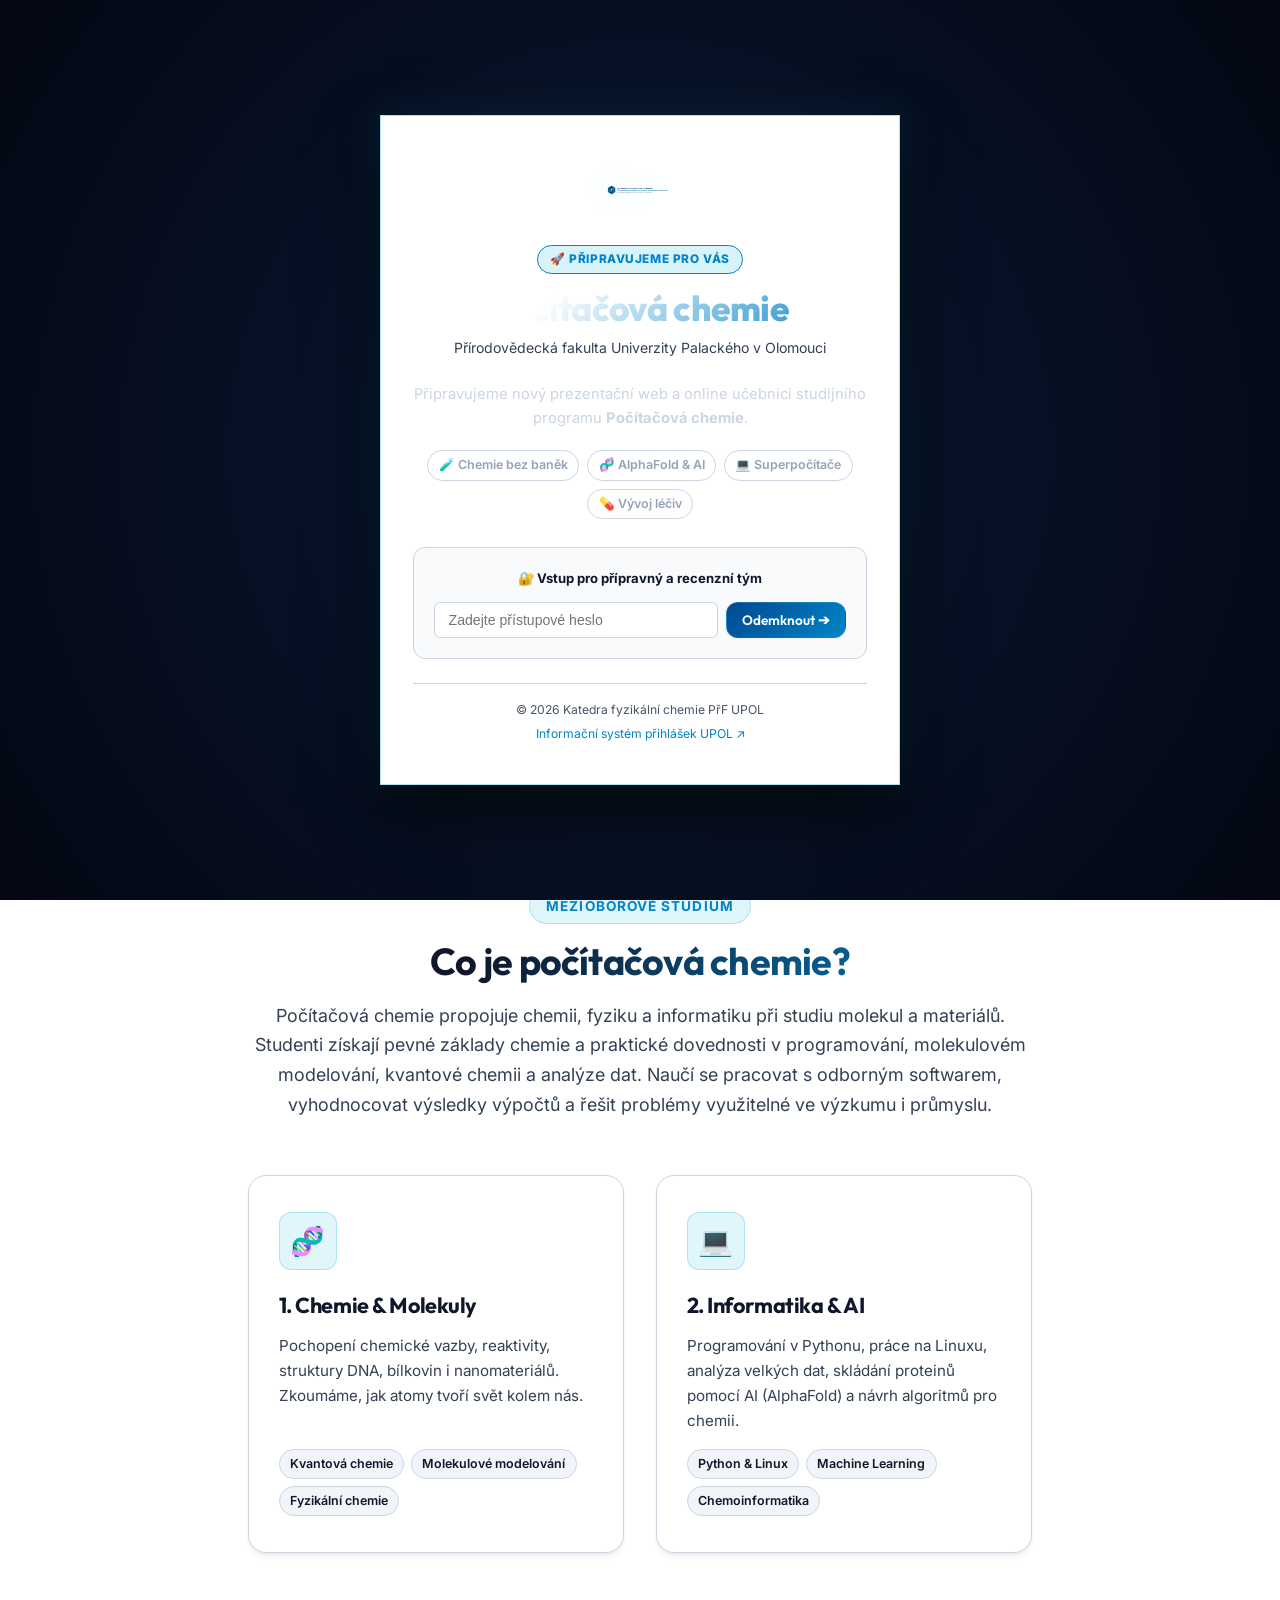
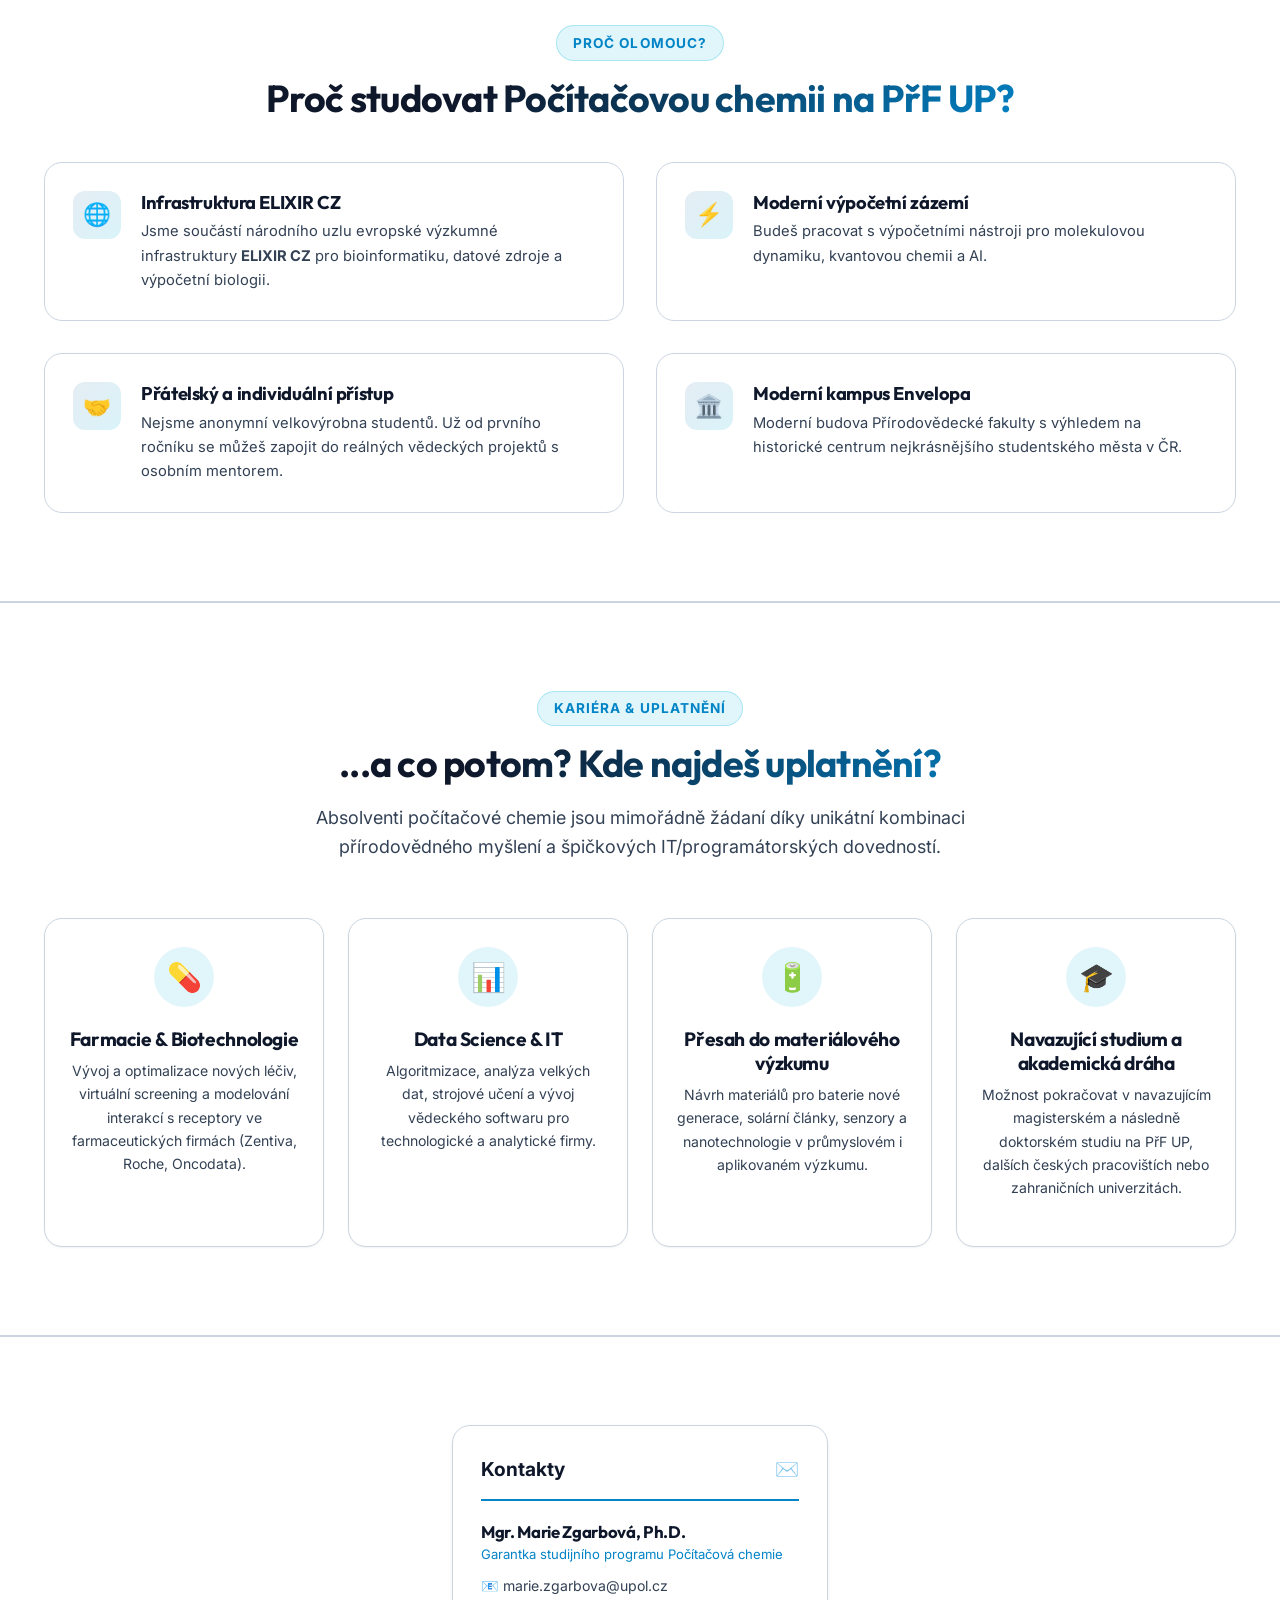
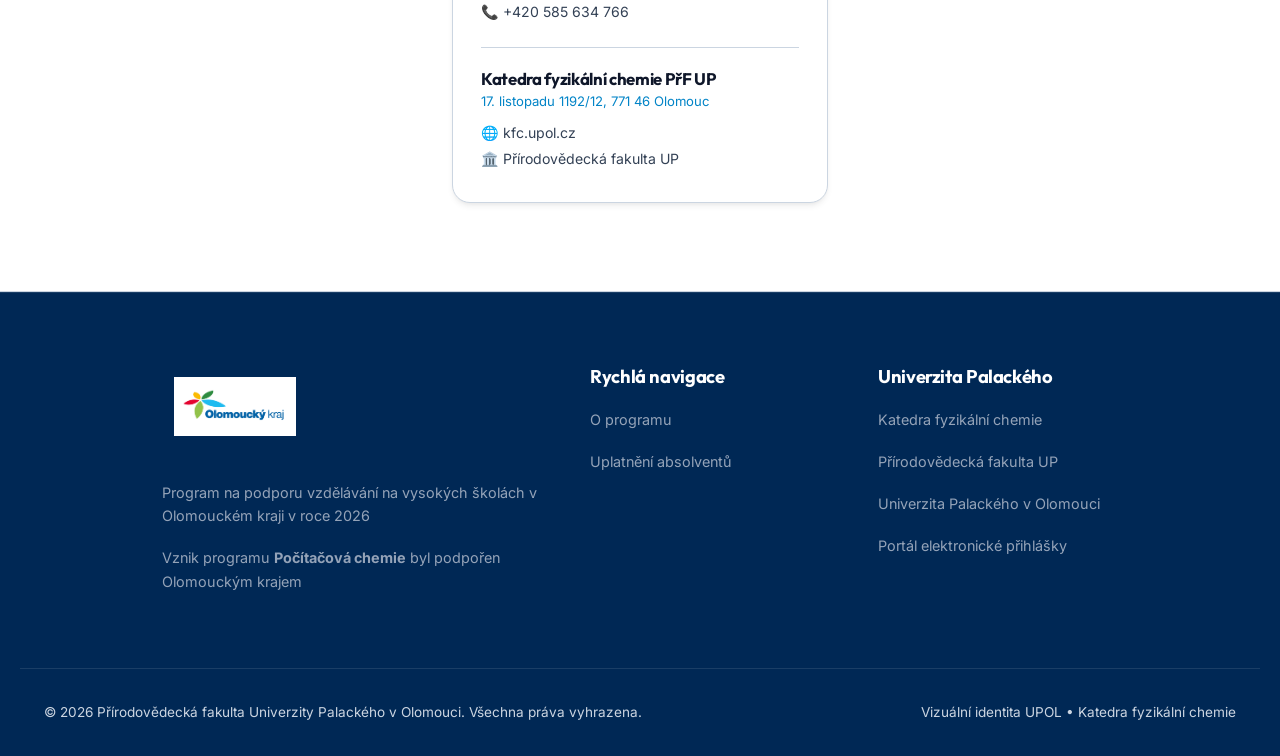
==== index.html @ fd9a48c9 "Update index.html" ====
<!DOCTYPE html>
<html lang="cs">
<head>
  <meta charset="UTF-8">
  <meta name="viewport" content="width=device-width, initial-scale=1.0">
  <title>Počítačová chemie | Přírodovědecká fakulta Univerzity Palackého v Olomouci</title>
  <meta name="description" content="Studijní program Počítačová chemie na PřF UPOL. Chemie bez baněk, molekulové modelování, kvantová chemie, AI a superpočítače.">
  <meta name="keywords" content="Počítačová chemie, UPOL, PřF, Katedra fyzikální chemie, Olomouc, molekulové modelování, bioinformatika, kvantová chemie, AlphaFold">
  
  <meta name="robots" content="noindex, nofollow">
  
  <!-- Fonts -->
  <link rel="preconnect" href="https://fonts.googleapis.com">
  <link rel="preconnect" href="https://fonts.gstatic.com" crossorigin>
  <link href="https://fonts.googleapis.com/css2?family=Inter:wght@300;400;500;600;700&family=Outfit:wght@500;600;700;800&family=JetBrains+Mono:wght@500;700&display=swap" rel="stylesheet">
  
  <link rel="stylesheet" href="assets/css/style.css">
  <link rel="icon" type="image/svg+xml" href="assets/img/logo-kfc.svg">
</head>
<body>

  <!-- Preview Mode Top Banner (visible only when authenticated) -->
  <div id="preview-banner" class="preview-banner" style="display: none;">
    <div class="container preview-banner-content">
      <div class="preview-banner-left">
        <span class="preview-badge">🔓 REŽIM NÁHLEDU</span>
        <span>Přístup pro přípravný tým PřF UPOL aktivní</span>
      </div>
      <button id="preview-lock-btn" class="preview-lock-btn" title="Zamknout web a vymazat oprávnění">🔒 Zamknout / Odhlásit</button>
    </div>
  </div>

  <!-- Gatekeeper Overlay (shown for unauthenticated visitors) -->
  <div id="preview-gatekeeper" class="gatekeeper-overlay" style="display: none;">
    <div class="gatekeeper-modal">
      <div class="gatekeeper-header">
        <img src="assets/img/logo-kfc.svg" alt="KFC PřF UPOL" class="gatekeeper-logo">
        <div class="gatekeeper-badge">🚀 PŘIPRAVUJEME PRO VÁS</div>
        <h1 class="gatekeeper-title">Počítačová chemie</h1>
        <div class="gatekeeper-subtitle">Přírodovědecká fakulta Univerzity Palackého v Olomouci</div>
      </div>
      
      <div class="gatekeeper-body">
        <p class="gatekeeper-desc">
          Připravujeme nový prezentační web a online učebnici studijního programu <strong>Počítačová chemie</strong>. 
        </p>
        <div class="gatekeeper-pills">
          <span>🧪 Chemie bez baněk</span>
          <span>🧬 AlphaFold & AI</span>
          <span>💻 Superpočítače</span>
          <span>💊 Vývoj léčiv</span>
        </div>
        
        <div class="gatekeeper-auth-box">
          <div class="gatekeeper-auth-title">🔐 Vstup pro přípravný a recenzní tým</div>
          <form id="gatekeeper-form" class="gatekeeper-form">
            <input type="password" id="gatekeeper-pass-input" placeholder="Zadejte přístupové heslo" autocomplete="current-password" required>
            <button type="submit" class="btn btn-primary btn-sm">Odemknout ➔</button>
          </form>
          <div id="gatekeeper-error" class="gatekeeper-error" style="display: none;">❌ Nesprávné heslo. Zkuste to prosím znovu.</div>
        </div>
      </div>

      <div class="gatekeeper-footer">
        <div>© 2026 Katedra fyzikální chemie PřF UPOL</div>
        <div style="margin-top: 0.25rem;"><a href="https://prihlaska.upol.cz" target="_blank" style="color: var(--up-cyan); text-decoration: none;">Informační systém přihlášek UPOL ↗</a></div>
      </div>
    </div>
  </div>

  <!-- Notice: Program and Web in Preparation -->
  <div class="prep-alert-banner">
    <div class="container prep-alert-content">
      <span class="prep-alert-badge">⚠️ V přípravě</span>
      <span>Studijní obor <strong>Počítačová chemie</strong> i tyto webové stránky jsou aktuálně ve fázi přípravy a schvalování. Uvedené informace mají předběžný charakter.</span>
    </div>
  </div>

  <!-- Navigation Bar -->
  <header class="navbar">
    <div class="container nav-container">
      <a href="index.html" class="nav-brand">
        <img src="assets/img/kfc_logo_color_horizontal.png" alt="Katedra fyzikální chemie PřF UPOL" class="nav-logo">
      </a>

      <nav>
        <ul class="nav-links" id="nav-links">
          <li><a href="#uvod" class="nav-link active">O programu</a></li>
<!--          <li><a href="#studium" class="nav-link">Studijní plány</a></li> -->
          <li><a href="#uplatneni" class="nav-link">Uplatnění</a></li>
<!--          <li><a href="#tym" class="nav-link">Vyučující</a></li> -->
<!--          <li><a href="ucebnice.html" class="nav-link" style="color: var(--up-cyan); font-weight: 700;">🧪 Interaktivní učebnice</a></li> -->
          <li><a href="#kontakt" class="nav-link">Kontakt</a></li>
        </ul>
      </nav>

      <div class="nav-actions">
        <a href="https://github.com/chemdatalab/pocitacova-chemie" target="_blank" class="theme-toggle" title="GitHub repozitář (chemdatalab/pocitacova-chemie)" aria-label="GitHub">
          <svg width="18" height="18" viewBox="0 0 24 24" fill="currentColor"><path d="M12 0C5.37 0 0 5.37 0 12c0 5.31 3.435 9.795 8.205 11.385.6.105.825-.255.825-.57 0-.285-.015-1.23-.015-2.235-3.015.555-3.795-.735-4.035-1.41-.135-.345-.72-1.41-1.23-1.695-.42-.225-1.02-.78-.015-.795.945-.015 1.62.87 1.845 1.23 1.08 1.815 2.805 1.305 3.495.99.105-.78.42-1.305.765-1.605-2.67-.3-5.46-1.335-5.46-5.925 0-1.305.465-2.385 1.23-3.225-.12-.3-.54-1.53.12-3.18 0 0 1.005-.315 3.3 1.23.96-.27 1.98-.405 3-.405s2.04.135 3 .405c2.295-1.56 3.3-1.23 3.3-1.23.66 1.65.24 2.88.12 3.18.765.84 1.23 1.905 1.23 3.225 0 4.605-2.805 5.625-5.475 5.925.435.375.81 1.095.81 2.22 0 1.605-.015 2.895-.015 3.3 0 .315.225.69.825.57A12.02 12.02 0 0024 12c0-6.63-5.37-12-12-12z"/></svg>
        </a>
        <button id="theme-toggle" class="theme-toggle" title="Přepnout motiv">🌙</button>
<!--        <a href="https://prihlaska.upol.cz" target="_blank" class="btn btn-primary btn-sm">Podat přihlášku</a>-->
        <button id="mobile-toggle" class="mobile-toggle" aria-label="Menu">☰</button>
      </div>
    </div>
  </header>

  <!-- Hero Section -->
  <section class="hero" id="uvod">
    <div class="container hero-grid">
      <div class="hero-content">
        <div class="hero-badge">
          <span>🎓</span> Bakalářský studijní program PřF UP v Olomouci
        </div>
        <h1 class="hero-title">
          <span class="gradient-text">Počítačová chemie</span><br>
          Chemie bez baněk.
        </h1>
        <p class="hero-lead">
          Objevuj zákonitosti molekulárního světa, navrhuj nová léčiva a moderní materiály pomocí superpočítačů a umělé inteligence na <strong>Přírodovědecké fakultě UP v Olomouci</strong>.
        </p>
        <div class="opening-notice">
         🎓 Plánované otevření studijního programu:<strong> akademický rok 2027/2028</strong>
</div>
        <div class="hero-actions">
<!--          <a href="https://prihlaska.upol.cz" target="_blank" class="btn btn-primary btn-lg">
            🚀 Podat přihlášku ke studiu
          </a>-->
<!--          <a href="ucebnice.html" class="btn btn-secondary btn-lg">
            📖 Interaktivní učebnice & cvičení
          </a>-->
          <a href="PCH-letak.pdf" target="_blank" class="btn btn-outline btn-lg">
            📄 Zobrazit leták programu
          </a>
        </div>
<!--        <div class="hero-stats">
          <div class="stat-item">
            <h3>100 %</h3>
            <p>Uplatnění absolventů ve výzkumu i praxi</p>
          </div>
          <div class="stat-item">
            <h3>ELIXIR CZ</h3>
            <p>Člen evropské výzkumné infrastruktury</p>
          </div>
          <div class="stat-item">
            <h3>1:1</h3>
            <p>Individuální přístup a práce v týmech</p>
          </div>
        </div>
-->
      </div>

      <!-- Hero Visual Card (Interactive Canvas Animation) -->
      <div class="hero-visual">
        <div class="hero-card">
          <div class="hero-card-header">
            <div>
              <h4 style="font-size: 1.05rem; margin-bottom: 0.15rem;">Simulace kapalné vody (H₂O, H₃O⁺, OH⁻)</h4>
              <p style="font-size: 0.8rem; color: var(--text-subtle); margin-bottom: 0;">Grotthussův mechanismus & přenos protonů</p>
            </div>
            <span class="chapter-pill" style="background: rgba(0, 180, 216, 0.2); color: var(--up-cyan); border-color: rgba(0, 180, 216, 0.4);">Živá simulace</span>
          </div>
          <div class="hero-canvas-wrap">
            <canvas id="hero-canvas"></canvas>
            <div class="hero-canvas-overlay">
              <span style="font-family: var(--font-mono); font-size: 0.82rem; font-weight: 600; color: #f8fafc;">2 H₂O ⇌ H₃O⁺ + OH⁻</span>
              <div class="grotthuss-bubble-wrapper">
                <button class="grotthuss-info-btn" id="grotthuss-toggle" type="button" aria-label="Vysvětlení Grotthussova mechanismu">
                  💡 Grotthussův mechanismus
                </button>
              </div>
            </div>
            <div class="grotthuss-popover" id="grotthuss-popover">
              <div class="grotthuss-popover-header">
                <h5>Grotthussův mechanismus autoprotolýzy</h5>
                <button class="grotthuss-close-btn" id="grotthuss-close" type="button" title="Zavřít">✕ Zavřít</button>
              </div>
              <div class="grotthuss-popover-body">
                <div class="grotthuss-formula">2 H₂O ⇌ H₃O⁺ + OH⁻</div>
                <p style="margin-bottom: 0.5rem; font-size: 0.82rem; color: #cbd5e1;">
                  Voda podléhá neustálé <strong>autoprotolýze</strong>. Místo toho, aby se ion H<sub>3</sub>O<sup>+</sup> pohyboval kapalinou pomalou difúzí, dochází k bleskovému <strong>přeskakování protonu (H<sup>+</sup>)</strong> po síti vodíkových můstků mezi sousedními molekulami.
                </p>
                <div class="grotthuss-legend">
                  <span class="legend-item"><span class="legend-dot" style="background:#ef4444;"></span> H₂O (voda)</span>
                  <span class="legend-item"><span class="legend-dot" style="background:#0284c7; box-shadow:0 0 5px #38bdf8;"></span> H₃O⁺ (kation ⊕)</span>
                  <span class="legend-item"><span class="legend-dot" style="background:#d97706; box-shadow:0 0 5px #f59e0b;"></span> OH⁻ (anion ⊖)</span>
                </div>
                <p class="grotthuss-note">
                  ⚡ Díky tomu mají protony ve vodě mimořádnou mobilitu – klíč k acidobazickým reakcím, buněčnému dýchání i enzymatické katalýze!
                </p>
              </div>
            </div>
          </div>
        </div>
      </div>
    </div>
  </section>

  <!-- What is Computational Chemistry? (3 Pillars) -->
  <section class="section section-alt" id="co-je-to">
    <div class="container">
      <div class="section-header">
        <span class="section-tag">Mezioborové studium</span>
        <h2 class="section-title">Co je počítačová chemie?</h2>
        <p class="section-subtitle">
         Počítačová chemie propojuje chemii, fyziku a informatiku při studiu molekul a materiálů. Studenti získají pevné základy chemie a praktické dovednosti v programování, molekulovém modelování, kvantové chemii a analýze dat. Naučí se pracovat s odborným softwarem, vyhodnocovat výsledky výpočtů a řešit problémy využitelné ve výzkumu i průmyslu. 
        </p>
      </div>

      <div class="pillars-grid">
        <div class="pillar-card">
          <div class="pillar-icon">🧬</div>
          <h3>1. Chemie & Molekuly</h3>
          <p>
            Pochopení chemické vazby, reaktivity, struktury DNA, bílkovin i nanomateriálů. Zkoumáme, jak atomy tvoří svět kolem nás.
          </p>
          <div class="pillar-tags">
            <span class="pillar-tag">Kvantová chemie</span>
            <span class="pillar-tag">Molekulové modelování</span>
            <span class="pillar-tag">Fyzikální chemie</span>
          </div>
        </div>

        <div class="pillar-card">
          <div class="pillar-icon">💻</div>
          <h3>2. Informatika & AI</h3>
          <p>
            Programování v Pythonu, práce na Linuxu, analýza velkých dat, skládání proteinů pomocí AI (AlphaFold) a návrh algoritmů pro chemii.
          </p>
          <div class="pillar-tags">
            <span class="pillar-tag">Python & Linux</span>
            <span class="pillar-tag">Machine Learning</span>
            <span class="pillar-tag">Chemoinformatika</span>
          </div>
        </div>

<!--        <div class="pillar-card">
          <div class="pillar-icon">📐</div>
          <h3>3. Fyzika & Matematika</h3>
          <p>
            Využití Newtonových zákonů a kvantové mechaniky k přesnému popisu pohybu elektronů a atomů v čase a prostoru.
          </p>
          <div class="pillar-tags">
            <span class="pillar-tag">Molekulová dynamika</span>
            <span class="pillar-tag">Termodynamika</span>
            <span class="pillar-tag">Statistická fyzika</span>
          </div>
        </div>-->
      </div>

      <!-- Why Study at UPOL Section -->
      <div style="margin-top: 4.5rem;">
        <div class="section-header" style="margin-bottom: 2.5rem;">
          <span class="section-tag">Proč Olomouc?</span>
          <h2 class="section-title">Proč studovat Počítačovou chemii na PřF UP?</h2>
        </div>

        <div class="reasons-grid">
          <div class="reason-card">
            <div class="reason-icon-wrap">🌐</div>
            <div>
              <h4 style="font-size: 1.15rem; margin-bottom: 0.35rem;">Infrastruktura ELIXIR CZ</h4>
              <p style="margin-bottom: 0; font-size: 0.92rem;">
                Jsme součástí národního uzlu evropské výzkumné infrastruktury <strong>ELIXIR CZ</strong> pro bioinformatiku, datové zdroje a výpočetní biologii.
              </p>
            </div>
          </div>

          <div class="reason-card">
            <div class="reason-icon-wrap">⚡</div>
            <div>
              <h4 style="font-size: 1.15rem; margin-bottom: 0.35rem;">Moderní výpočetní zázemí</h4>
              <p style="margin-bottom: 0; font-size: 0.92rem;">
                Budeš pracovat s výpočetními nástroji pro molekulovou dynamiku, kvantovou chemii a AI.
              </p>
            </div>
          </div>

          <div class="reason-card">
            <div class="reason-icon-wrap">🤝</div>
            <div>
              <h4 style="font-size: 1.15rem; margin-bottom: 0.35rem;">Přátelský a individuální přístup</h4>
              <p style="margin-bottom: 0; font-size: 0.92rem;">
                Nejsme anonymní velkovýrobna studentů. Už od prvního ročníku se můžeš zapojit do reálných vědeckých projektů s osobním mentorem.
              </p>
            </div>
          </div>

          <div class="reason-card">
            <div class="reason-icon-wrap">🏛️</div>
            <div>
              <h4 style="font-size: 1.15rem; margin-bottom: 0.35rem;">Moderní kampus Envelopa</h4>
              <p style="margin-bottom: 0; font-size: 0.92rem;">
                Moderní budova Přírodovědecké fakulty s výhledem na historické centrum nejkrásnějšího studentského města v ČR.
              </p>
            </div>
          </div>
        </div>
      </div>
    </div>
  </section>

  <!-- Study Plans / Curriculum Section -->
<script type="text/plain">  <!-- smazat script aby se sekce ukazala-->
  <section class="section" id="studium">
    <div class="container">
      <div class="section-header">
        <span class="section-tag">Koncepce studia</span>
        <h2 class="section-title">Studijní plány a předměty</h2>
        <p class="section-subtitle">
          Jasná a logická struktura od základů přírodních věd a programování až po pokročilé simulace na klastrech.
        </p>
      </div>

      <!-- Tab Buttons for Bc. and Mgr. -->
      <div class="program-tabs">
        <button class="tab-btn active" data-tab="bc-tab">
          🎓 Bakalářské studium (Bc. Počítačová chemie, 3 roky)
        </button>
        <button class="tab-btn" data-tab="mgr-tab">
          🔬 Navazující magisterské (Mgr. Fyzikální chemie, 2 roky)
        </button>
      </div>

      <!-- Bachelor Content (Bc. Počítačová chemie) -->
      <div class="tab-content active" id="bc-tab">
        <div class="curriculum-grid">
          <!-- 1. Year -->
          <div class="year-card">
            <div class="year-card-header">
              <h3>1. Ročník (Základy)</h3>
              <span>Chemie, matematika a základy IT</span>
            </div>
            <ul class="courses-list">
              <li class="course-item">
                <span>Struktura atomů a molekul</span>
                <span class="course-code">KFC/SAM</span>
              </li>
              <li class="course-item">
                <span>Základy anorganické chemie 1 & 2</span>
                <span class="course-code">AFC/ACH1</span>
              </li>
              <li class="course-item">
                <span>Seminář z matematiky & Diskrétní struktury</span>
                <span class="course-code">KMI/UDS</span>
              </li>
              <li class="course-item">
                <span>Fyzikální chemie 1 & Chemická struktura</span>
                <span class="course-code">KFC/FC1</span>
              </li>
              <li class="course-item">
                <span>CHD Chemické databáze</span>
                <span class="course-code">KFC/CHD</span>
              </li>
              <li class="course-item">
                <span>Programování pro chemiky / Python</span>
                <span class="course-code">KFC/PCH</span>
              </li>
            </ul>
          </div>

          <!-- 2. Year -->
          <div class="year-card">
            <div class="year-card-header">
              <h3>2. Ročník (Modelování & IT)</h3>
              <span>Molekulové modelování a algoritmizace</span>
            </div>
            <ul class="courses-list">
              <li class="course-item">
                <span>Algoritmizace & Programování pro IT</span>
                <span class="course-code">KMI/AL1</span>
              </li>
              <li class="course-item">
                <span>MOM1 & MOM2 Molekulové modelování</span>
                <span class="course-code">KFC/MOM1</span>
              </li>
              <li class="course-item">
                <span>Fyzikální chemie 2 (Termodynamika, Kinetika)</span>
                <span class="course-code">KFC/FC2</span>
              </li>
              <li class="course-item">
                <span>Zpracování experimentálních dat</span>
                <span class="course-code">KFC/ZED</span>
              </li>
              <li class="course-item">
                <span>CHIN Chemická informatika</span>
                <span class="course-code">KFC/CHIN</span>
              </li>
              <li class="course-item">
                <span>Analytická chemie 1 & 2</span>
                <span class="course-code">ACH/AC1</span>
              </li>
            </ul>
          </div>

          <!-- 3. Year -->
          <div class="year-card">
            <div class="year-card-header">
              <h3>3. Ročník (Specializace & AI)</h3>
              <span>Racionální návrh léčiv, AI a bakalářská práce</span>
            </div>
            <ul class="courses-list">
              <li class="course-item">
                <span>Drug design – racionální návrh léčiv</span>
                <span class="course-code">KFC/DD</span>
              </li>
              <li class="course-item">
                <span>MCHR Modelování chemických reakcí</span>
                <span class="course-code">KFC/MCHR</span>
              </li>
              <li class="course-item">
                <span>SUCH Úvod do strojového učení v chemii</span>
                <span class="course-code">KFC/SUCH</span>
              </li>
              <li class="course-item">
                <span>Základy biochemie</span>
                <span class="course-code">KBC/BCH</span>
              </li>
              <li class="course-item">
                <span>Modelování materiálů a nanomateriálů</span>
                <span class="course-code">KFC/MMN</span>
              </li>
              <li class="course-item">
                <span>Bakalářská práce 1 & 2 (vlastní výzkumný projekt)</span>
                <span class="course-code">KFC/BP1</span>
              </li>
            </ul>
          </div>
        </div>
      </div>

      <!-- Master Content (Mgr. Fyzikální chemie se zaměřením na výpočetní chemii) -->
      <div class="tab-content" id="mgr-tab">
        <div class="mgr-highlight">
          <div class="mgr-highlight-header">
            <span class="mgr-badge">Navazující magisterské studium</span>
            <h3 style="font-size: 1.4rem; margin-bottom: 0;">Studijní program Fyzikální chemie (PřF UPOL)</h3>
          </div>
          <p style="font-size: 1.02rem; margin-bottom: 1.5rem;">
            Přímo navazující dvouleté magisterské studium programu <strong>Fyzikální chemie</strong> nabízí specializovaný směr zaměřený na pokročilé metody počítačové chemie, molekulového modelování a výpočetního materiálového výzkumu.
          </p>

          <div style="display: grid; grid-template-columns: repeat(3, 1fr); gap: 1.5rem;">
            <div style="background: var(--bg-card); padding: 1.25rem; border-radius: var(--radius-md); border: 1px solid var(--border-color);">
              <h4 style="font-size: 1.05rem; color: var(--up-blue-light); margin-bottom: 0.5rem;">Biomolekulární modelování</h4>
              <p style="font-size: 0.88rem; margin-bottom: 0;">Simulace DNA, RNA, transportních kanálů v membránách a hybridní metody QM/MM.</p>
            </div>
            <div style="background: var(--bg-card); padding: 1.25rem; border-radius: var(--radius-md); border: 1px solid var(--border-color);">
              <h4 style="font-size: 1.05rem; color: var(--up-blue-light); margin-bottom: 0.5rem;">Materiály & Nanotechnologie</h4>
              <p style="font-size: 0.88rem; margin-bottom: 0;">Kvantové výpočty 2D materiálů (grafen, MOFy), fotovoltaika a katalyzátory pro zelenou energii.</p>
            </div>
            <div style="background: var(--bg-card); padding: 1.25rem; border-radius: var(--radius-md); border: 1px solid var(--border-color);">
              <h4 style="font-size: 1.05rem; color: var(--up-blue-light); margin-bottom: 0.5rem;">Racionální návrh léčiv (CADD)</h4>
              <p style="font-size: 0.88rem; margin-bottom: 0;">Virtuální screening milionů sloučenin, molekulární dokování a predikce ADMET vlastností.</p>
            </div>
          </div>
        </div>
      </div>
    </div>
  </section>
</script>

  <!-- Career Opportunities ("...a co potom?") -->
  <section class="section section-alt" id="uplatneni">
    <div class="container">
      <div class="section-header">
        <span class="section-tag">Kariéra & Uplatnění</span>
        <h2 class="section-title">...a co potom? Kde najdeš uplatnění?</h2>
        <p class="section-subtitle">
          Absolventi počítačové chemie jsou mimořádně žádaní díky unikátní kombinaci přírodovědného myšlení a špičkových IT/programátorských dovedností.
        </p>
      </div>

      <div class="career-grid">
        <div class="career-card">
          <div class="career-icon">💊</div>
          <h3 style="font-size: 1.2rem; margin-bottom: 0.5rem;">Farmacie & Biotechnologie</h3>
          <p style="font-size: 0.88rem;">
            Vývoj a optimalizace nových léčiv, virtuální screening a modelování interakcí s receptory ve farmaceutických firmách (Zentiva, Roche, Oncodata).
          </p>
        </div>

        <div class="career-card">
          <div class="career-icon">📊</div>
          <h3 style="font-size: 1.2rem; margin-bottom: 0.5rem;">Data Science & IT</h3>
          <p style="font-size: 0.88rem;">
            Algoritmizace, analýza velkých dat, strojové učení a vývoj vědeckého softwaru pro technologické a analytické firmy.
          </p>
        </div>

        <div class="career-card">
          <div class="career-icon">🔋</div>
          <h3 style="font-size: 1.2rem; margin-bottom: 0.5rem;">Přesah do materiálového výzkumu</h3>
          <p style="font-size: 0.88rem;">
            Návrh materiálů pro baterie nové generace, solární články, senzory a nanotechnologie v průmyslovém i aplikovaném výzkumu.
          </p>
        </div>

        <div class="career-card">
          <div class="career-icon">🎓</div>
          <h3 style="font-size: 1.2rem; margin-bottom: 0.5rem;">Navazující studium a akademická dráha</h3>
          <p style="font-size: 0.88rem;">
            Možnost pokračovat v navazujícím magisterském a následně doktorském studiu na PřF UP, dalších českých pracovištích nebo zahraničních univerzitách.
          </p>
        </div>
      </div>
    </div>
  </section>

<script type="text/plain">
  <!-- Instructors / Faculty Team Medallions -->
  <section class="section" id="tym">
    <div class="container">
      <div class="section-header">
        <span class="section-tag">Náš tým</span>
        <h2 class="section-title">Vyučující a vědečtí mentoři</h2>
        <p class="section-subtitle">
          Učit tě budou špičkoví vědci s bohatými mezinárodními zkušenostmi a granty.
        </p>
      </div>

      <div class="team-grid">
        <!-- Mgr. Marie Zgarbová -->
        <div class="team-card">
          <div class="team-card-top">
            <div class="team-avatar">MZ</div>
            <div class="team-info">
              <h4>Mgr. Marie Zgarbová, Ph.D.</h4>
              <span class="role">Garantka programu & Molekulové modelování</span>
            </div>
          </div>
          <div class="team-card-body">
            <p>
              Garantka studijního programu Počítačová chemie. Mezinárodně uznávaná specialistka na vývoj a zpřesnění silových polí pro nukleové kyseliny (světoznámá OL parametrizace pro RNA a DNA – např. OL3, OL15, epsilon/zeta torze), která je dnes celosvětovým standardem v balíku AMBER. Vyučuje Molekulové modelování 2 (MOM2), Chemický software, Jadernou chemii a vede bakalářské práce.
            </p>
            <span class="team-research-tag">Garantka programu</span>
            <span class="team-research-tag">Silová pole (OL parametrizace)</span>
            <span class="team-research-tag">DNA & RNA dynamika</span>
            <span class="team-research-tag">AMBER</span>
          </div>
        </div>

        <!-- prof. Karel Berka -->
        <div class="team-card">
          <div class="team-card-top">
            <div class="team-avatar">KB</div>
            <div class="team-info">
              <h4>prof. RNDr. Karel Berka, Ph.D.</h4>
              <span class="role">Profesor & Bioinformatik (ELIXIR CZ)</span>
            </div>
          </div>
          <div class="team-card-body">
            <p>
              Specialista na výpočetní bioinformatiku, membránové transporty, drug design, spoluautor celosvětového vizualizačního standardu <strong>Mol*</strong> (Molstar.org, Nucleic Acids Research 2021) a webových nástrojů infrastruktury ELIXIR CZ (MOLE, ChannelsDB, 3D Orbital Simulator). Vyučuje Fyzikální chemii 1, Strukturu atomů a molekul a Racionální návrh léčiv.
            </p>
            <span class="team-research-tag">Mol* Co-author</span>
            <span class="team-research-tag">ELIXIR CZ</span>
            <span class="team-research-tag">Drug Design</span>
            <span class="team-research-tag">Bioinformatika</span>
          </div>
        </div>

        <!-- doc. Petr Jurečka -->
        <div class="team-card">
          <div class="team-card-top">
            <div class="team-avatar">PJ</div>
            <div class="team-info">
              <h4>doc. RNDr. Petr Jurečka, Ph.D.</h4>
              <span class="role">Docent & Kvantová chemie</span>
            </div>
          </div>
          <div class="team-card-body">
            <p>
              Mezinárodně uznávaný odborník na kvantovou chemii, nekovalentní interakce biomolekul a parametrizaci silových polí. Je spoluautorem celosvětově referenčního benchmarkového datasetu <strong>S66</strong> (a S22) pro nekovalentní interakce v biomolekulách. Vyučuje předměty Chemická struktura, Molekulové modelování 1 (MOM1) a Modelování materiálů a nanomateriálů.
            </p>
            <span class="team-research-tag">S66 Benchmark</span>
            <span class="team-research-tag">Kvantová chemie</span>
            <span class="team-research-tag">Nekovalentní interakce</span>
            <span class="team-research-tag">Materiálové simulace</span>
          </div>
        </div>

        <!-- Mgr. Petr Stadlbauer -->
        <div class="team-card">
          <div class="team-card-top">
            <div class="team-avatar">PS</div>
            <div class="team-info">
              <h4>Mgr. Petr Stadlbauer, Ph.D.</h4>
              <span class="role">Vědecký pracovník & Dynamika nukleových kyselin</span>
            </div>
          </div>
          <div class="team-card-body">
            <p>
              Mezinárodně uznávaný odborník na molekulární dynamiku nukleových kyselin, nekanonické struktury DNA a RNA (zejména G-kvadruplexy), koordinaci iontů a zpřesňování silových polí. Zabývá se pokročilými simulačními a vzorkovacími metodami a strukturální biologií. Vyučuje Molekulové modelování a podílí se na vedení studentských prací.
            </p>
            <span class="team-research-tag">G-kvadruplexy</span>
            <span class="team-research-tag">Molekulární dynamika</span>
            <span class="team-research-tag">DNA & RNA struktura</span>
            <span class="team-research-tag">Pokročilé vzorkování</span>
          </div>
        </div>

        <!-- Mgr. Adam Matěj -->
        <div class="team-card">
          <div class="team-card-top">
            <div class="team-avatar">AM</div>
            <div class="team-info">
              <h4>Mgr. Adam Matěj, Ph.D.</h4>
              <span class="role">Výzkumník & Modelování reakcí</span>
            </div>
          </div>
          <div class="team-card-body">
            <p>
              Zabývá se teoretickým studiem reakčních mechanismů, povrchovou chemií, katalýzou a kvantově-chemickými simulacemi materiálů. Vyučuje Modelování chemických reakcí (MCHR), Modelování materiálů a nanomateriálů a oborové semináře.
            </p>
            <span class="team-research-tag">Reakční mechanismy</span>
            <span class="team-research-tag">DFT Výpočty</span>
            <span class="team-research-tag">Katalýza</span>
          </div>
        </div>

        <!-- Ing. Mgr. Václav Bazgier -->
        <div class="team-card">
          <div class="team-card-top">
            <div class="team-avatar">VB</div>
            <div class="team-info">
              <h4>Ing. Mgr. Václav Bazgier, Ph.D.</h4>
              <span class="role">Chemoinformatik & Vývojář vědeckých databází</span>
            </div>
          </div>
          <div class="team-card-body">
            <p>
              Odborník na chemickou informatiku, chemoinformatické algoritmy, reprezentaci molekul a správu vědeckých databází (např. v rámci ELIXIR CZ). Vyučuje předměty Chemická informatika (CHIN), Chemické databáze (CHD), Programování pro chemiky a Strukturu atomů a molekul.
            </p>
            <span class="team-research-tag">Chemoinformatika</span>
            <span class="team-research-tag">Chemické databáze</span>
            <span class="team-research-tag">ELIXIR CZ</span>
          </div>
        </div>
      </div>
    </div>
  </section>
</script>

<script type="text/plain">
  <!-- Interactive Textbook Teaser Section -->
  <section class="section">
    <div class="container">
      <div class="textbook-teaser">
        <div class="textbook-teaser-grid">
          <div>
            <span class="section-tag" style="background: rgba(255, 255, 255, 0.15); color: #ffffff; border-color: rgba(255, 255, 255, 0.3);">
              Online výukový portál
            </span>
            <h2>Interaktivní učebnice s online cvičeními</h2>
            <p>
              Nahlédni do světa počítačové chemie přímo ve svém prohlížeči. Připravili jsme 10 srozumitelných kapitol pro středoškoláky doplněných o 3D simulátory, zobrazení molekul, infračervená spektra a AlphaFold vizualizace.
            </p>
            <div class="chapter-pills">
              <a href="ucebnice.html#kapitola-1" class="chapter-pill" title="Přejít na kapitolu 1">1. Chemie bez baněk ↗</a>
              <a href="ucebnice.html#kapitola-2" class="chapter-pill" title="Přejít na kapitolu 2">2. Kvantová chemie (3D orbitaly) ↗</a>
              <a href="ucebnice.html#kapitola-3" class="chapter-pill" title="Přejít na kapitolu 3">3. Kuličky a pružinky (IR) ↗</a>
              <a href="ucebnice.html#kapitola-4" class="chapter-pill" title="Přejít na kapitolu 4">4. Víceměřítkové modelování ↗</a>
              <a href="ucebnice.html#kapitola-5" class="chapter-pill" title="Přejít na kapitolu 5">5. Chemická informatika ↗</a>
              <a href="ucebnice.html#kapitola-6" class="chapter-pill" title="Přejít na kapitolu 6">6. Návrh léčiv & dokování ↗</a>
              <a href="ucebnice.html#kapitola-7" class="chapter-pill" title="Přejít na kapitolu 7">7. Skládání bílkovin (AlphaFold AI) ↗</a>
              <a href="ucebnice.html#kapitola-8" class="chapter-pill" title="Přejít na kapitolu 8">8. Studium reakcí ↗</a>
              <a href="ucebnice.html#kapitola-9" class="chapter-pill" title="Přejít na kapitolu 9">9. Materiály & baterie ↗</a>
              <a href="ucebnice.html#kapitola-10" class="chapter-pill" title="Přejít na kapitolu 10">10. Závěr & Kam dál ↗</a>
            </div>
            <a href="ucebnice.html" class="btn btn-cyan btn-lg">
              🧪 Otevřít celou učebnici se simulátory
            </a>
          </div>

          <div style="text-align: center;">
            <div style="background: rgba(15, 23, 42, 0.65); border: 1px solid rgba(255, 255, 255, 0.2); border-radius: var(--radius-lg); padding: 2rem; backdrop-filter: blur(12px);">
              <div style="font-size: 3.5rem; margin-bottom: 0.5rem;">💻✨</div>
              <h4 style="color: #ffffff; margin-bottom: 0.5rem;">Okamžitě v prohlížeči</h4>
              <p style="color: #cbd5e1; font-size: 0.88rem; margin-bottom: 1.25rem;">
                Bez nutnosti cokoliv instalovat nebo se registrovat.
              </p>
              <a href="ucebnice.html#kapitola-2" class="btn btn-outline btn-sm" style="color: #ffffff; border-color: #ffffff;">
                Vyzkoušet 3D orbitaly & molekuly
              </a>
            </div>
          </div>
        </div>
      </div>
    </div>
  </section>
</script>


  <!-- Sidebar & Contact Info (Inspirace bioinformatikou & nano) -->
  <section class="section section-alt" id="kontakt">
<script type="text/plain">
    <div class="container info-sidebar-grid">
      <!-- Left Column: Admission & Steps -->
      <div>
        <span class="section-tag">Přijímací řízení</span>
        <h2 class="section-title" style="font-size: 2rem;">Jak se přihlásit ke studiu?</h2>
        <p style="font-size: 1.05rem; margin-bottom: 2rem;">
          Přihláška ke studiu se podává elektronicky přes portál Univerzity Palackého.
        </p>

        <div style="display: flex; flex-direction: column; gap: 1.25rem;">
          <div style="display: flex; gap: 1.25rem; background: var(--bg-card); padding: 1.5rem; border-radius: var(--radius-md); border: 1px solid var(--border-color);">
            <div style="width: 38px; height: 38px; background: var(--up-blue); color: #ffffff; border-radius: 50%; display: flex; align-items: center; justify-content: center; font-weight: 800; flex-shrink: 0;">1</div>
            <div>
              <h4 style="font-size: 1.1rem; margin-bottom: 0.25rem;">Vyplň e-přihlášku na PřF UP</h4>
              <p style="font-size: 0.9rem; margin-bottom: 0;">Vyber bakalářský program <strong>Počítačová chemie</strong> na <a href="https://prihlaska.upol.cz" target="_blank">prihlaska.upol.cz</a>.</p>
            </div>
          </div>

          <div style="display: flex; gap: 1.25rem; background: var(--bg-card); padding: 1.5rem; border-radius: var(--radius-md); border: 1px solid var(--border-color);">
            <div style="width: 38px; height: 38px; background: var(--up-blue); color: #ffffff; border-radius: 50%; display: flex; align-items: center; justify-content: center; font-weight: 800; flex-shrink: 0;">2</div>
            <div>
              <h4 style="font-size: 1.1rem; margin-bottom: 0.25rem;">Termín podání přihlášek</h4>
              <p style="font-size: 0.9rem; margin-bottom: 0;">Přihlášky do 1. kola se podávají obvykle do <strong>15. března</strong> (2. kolo dle vyhlášení).</p>
            </div>
          </div>

          <div style="display: flex; gap: 1.25rem; background: var(--bg-card); padding: 1.5rem; border-radius: var(--radius-md); border: 1px solid var(--border-color);">
            <div style="width: 38px; height: 38px; background: var(--up-blue); color: #ffffff; border-radius: 50%; display: flex; align-items: center; justify-content: center; font-weight: 800; flex-shrink: 0;">3</div>
            <div>
              <h4 style="font-size: 1.1rem; margin-bottom: 0.25rem;">Navštiv nás na Dni otevřených dveří</h4>
              <p style="font-size: 0.9rem; margin-bottom: 0;">Přijď se podívat na kampus Envelopa, prohlédnout si výpočetní učebny a popovídat si se studenty i vyučujícími.</p>
            </div>
          </div>
        </div>
      </div>
</script>
      <!-- Right Column: Info box & Contacts (Style of bioinformatiku.cz sidebar) -->
 <script type="text/plain">
      <div>
        <div class="info-sidebar-box">
          <div class="info-box-title">
            <span style="font-weight: 700;">Informační materiály</span>
            <span>📄</span>
          </div>
          <a href="PCH-letak.pdf" target="_blank" class="download-card">
            <div class="download-icon">📄</div>
            <div class="download-info">
              <h5>Informační leták programu</h5>
              <span>Přehled studia a uplatnění (PNG)</span>
            </div>
          </a>
          <a href="ucebnice.html" class="download-card">
            <div class="download-icon">📖</div>
            <div class="download-info">
              <h5>Učebnice Počítačová chemie</h5>
              <span>Online E-kniha s 3D cvičeními</span>
            </div>
          </a>
          <a href="https://github.com/chemdatalab/pocitacova-chemie" target="_blank" class="download-card">
            <div class="download-icon">🐙</div>
            <div class="download-info">
              <h5>GitHub: chemdatalab/pocitacova-chemie</h5>
              <span>Kódy, výukové materiály a repozitář</span>
            </div>
          </a>
        </div>
</script>
        <div class="info-sidebar-box" style="width: calc(100% - 32px); max-width: 376px; margin: 0 auto; box-sizing: border-box;">
          <div class="info-box-title">
            <span style="font-weight: 700;">Kontakty</span>
            <span>✉️</span>
          </div>
          <div class="contact-person">
            <h5>Mgr. Marie Zgarbová, Ph.D.</h5>
            <div class="title">Garantka studijního programu Počítačová chemie</div>
            <a href="mailto:marie.zgarbova@upol.cz">📧 marie.zgarbova@upol.cz</a>
            <a href="tel:+420585634762">📞 +420 585 634 766</a>
          </div>
<!--
          <div class="contact-person">
            <h5>prof. RNDr. Karel Berka, Ph.D.</h5>
            <div class="title">Katedra fyzikální chemie PřF UP</div>
            <a href="mailto:karel.berka@upol.cz">📧 karel.berka@upol.cz</a>
            <a href="tel:+420585634762">📞 +420 585 634 762</a>
          </div>
-->
          <div class="contact-person">
            <h5>Katedra fyzikální chemie PřF UP</h5>
            <div class="title">17. listopadu 1192/12, 771 46 Olomouc</div>
            <a href="https://kfc.upol.cz" target="_blank">🌐 kfc.upol.cz</a>
            <a href="https://prf.upol.cz" target="_blank">🏛️ Přírodovědecká fakulta UP</a>
          </div>
        </div>
      </div>
    </div>
  </section>

  <!-- Footer -->
  <footer class="footer">
    <div class="container footer-grid">
      <div>
        <div class="footer-logos">
<!--
          <img src="assets/img/kfclogo_white_horizontal.png" alt="Katedra fyzikální chemie UPOL" class="footer-logo-item" style="height: 46px;">
-->
          <img src="assets/img/logo-olomouckeho-kraje.jpg" alt="Olomoucký kraj" class="footer-logo-item" style="height: 60px; width: auto; display: block; margin: 12px 24px 24px 12px;">
        </div>
        <p>
          Program na podporu vzdělávání na vysokých školách v Olomouckém kraji v roce 2026</p>
        <p>
          Vznik programu <strong>Počítačová chemie</strong> byl podpořen Olomouckým krajem
        </p>
      </div>

      <div>
        <h4>Rychlá navigace</h4>
        <p><a href="#uvod">O programu</a></p>
<!--        <p><a href="#studium">Studijní plány (Bc. & Mgr.)</a></p>-->
        <p><a href="#uplatneni">Uplatnění absolventů</a></p>
<!--        <p><a href="#tym">Vyučující a výzkum</a></p>-->
      </div>

<!--      <div>
        <h4>Výukové zdroje</h4>
        <p><a href="ucebnice.html">Interaktivní učebnice</a></p>
        <p><a href="https://karelberka.github.io/orbital-simulator/" target="_blank">3D Orbital Simulator</a></p>
        <p><a href="https://molstar.org/viewer/" target="_blank">Mol* 3D Viewer</a></p>
        <p><a href="https://github.com/chemdatalab/pocitacova-chemie" target="_blank">GitHub repozitář (chemdatalab)</a></p>
        <p><a href="PCH-letak.pdf" target="_blank">Informační leták programu (PNG)</a></p>
      </div>
      -->

      <div>
        <h4>Univerzita Palackého</h4>
        <p><a href="https://kfc.upol.cz" target="_blank">Katedra fyzikální chemie</a></p>
        <p><a href="https://prf.upol.cz" target="_blank">Přírodovědecká fakulta UP</a></p>
        <p><a href="https://www.upol.cz" target="_blank">Univerzita Palackého v Olomouci</a></p>
        <p><a href="https://prihlaska.upol.cz" target="_blank">Portál elektronické přihlášky</a></p>
      </div>
    </div>

    <div class="container footer-bottom">
      <div>
        © 2026 Přírodovědecká fakulta Univerzity Palackého v Olomouci. Všechna práva vyhrazena.
      </div>
      <div>
        Vizuální identita UPOL • Katedra fyzikální chemie
      </div>
    </div>
  </footer>

  <script src="assets/js/main.js"></script>
</body>
</html>
---- assets/css/style.css ----
/* ==========================================================================
   POČÍTAČOVÁ CHEMIE - PŘÍRODOVĚDECKÁ FAKULTA UNIVERZITY PALACKÉHO V OLOMOUCI
   Jednotný vizuální styl a moderní responsivní design
   ========================================================================== */

:root {
  /* UPOL Brand Colors */
  --up-blue-dark: #002855;
  --up-blue: #004990;
  --up-blue-light: #0284c7;
  --up-cyan: #0284c7; /* Tuned for 4.5:1+ contrast on light backgrounds */
  --up-cyan-light: #38bdf8;
  --up-accent: #059669;
  --up-orange: #d97706;
  --up-red: #dc2626;

  /* Neutrals (Light Mode) */
  --bg-primary: #f8fafc;
  --bg-secondary: #ffffff;
  --bg-card: #ffffff;
  --bg-card-hover: #f1f5f9;
  --bg-glass: rgba(255, 255, 255, 0.92);
  --border-color: #cbd5e1;
  --border-subtle: #e2e8f0;
  
  --text-main: #0f172a;
  --text-muted: #334155;
  --text-subtle: #475569;
  --text-inverse: #ffffff;

  --tag-bg: #f1f5f9;
  --tag-text: #0f172a;
  --tag-border: #cbd5e1;
  
  /* Shadows */
  --shadow-sm: 0 1px 2px 0 rgba(0, 0, 0, 0.05);
  --shadow-md: 0 4px 6px -1px rgba(0, 0, 0, 0.07), 0 2px 4px -2px rgba(0, 0, 0, 0.05);
  --shadow-lg: 0 10px 25px -3px rgba(0, 73, 144, 0.1), 0 4px 10px -4px rgba(0, 0, 0, 0.04);
  --shadow-xl: 0 20px 35px -5px rgba(0, 73, 144, 0.15), 0 8px 16px -6px rgba(0, 0, 0, 0.08);

  /* Fonts */
  --font-heading: 'Outfit', 'Montserrat', -apple-system, BlinkMacSystemFont, 'Segoe UI', Roboto, sans-serif;
  --font-body: 'Inter', -apple-system, BlinkMacSystemFont, 'Segoe UI', Roboto, Helvetica, Arial, sans-serif;
  --font-mono: 'JetBrains Mono', 'Fira Code', Consolas, Monaco, monospace;

  --radius-sm: 6px;
  --radius-md: 12px;
  --radius-lg: 18px;
  --radius-full: 9999px;
  
  --transition: all 0.25s cubic-bezier(0.4, 0, 0.2, 1);
}

[data-theme="dark"] {
  --up-blue-light: #38bdf8;
  --up-cyan: #38bdf8;
  --up-cyan-light: #7dd3fc;
  --up-accent: #34d399;
  --up-orange: #fbbf24;
  --up-red: #f87171;

  --bg-primary: #090d16;
  --bg-secondary: #0f172a;
  --bg-card: #162032;
  --bg-card-hover: #1e293b;
  --bg-glass: rgba(15, 23, 42, 0.92);
  --border-color: #334155;
  --border-subtle: #1e293b;
  
  --text-main: #f8fafc;
  --text-muted: #e2e8f0;
  --text-subtle: #cbd5e1;
  --text-inverse: #0f172a;

  --tag-bg: rgba(56, 189, 248, 0.12);
  --tag-text: #f8fafc;
  --tag-border: rgba(56, 189, 248, 0.3);
  
  --shadow-sm: 0 1px 2px 0 rgba(0, 0, 0, 0.4);
  --shadow-md: 0 4px 6px -1px rgba(0, 0, 0, 0.5);
  --shadow-lg: 0 10px 25px -3px rgba(0, 0, 0, 0.6);
  --shadow-xl: 0 20px 35px -5px rgba(0, 0, 0, 0.7);
}

/* Reset & Base Styles */
*, *::before, *::after {
  box-sizing: border-box;
  margin: 0;
  padding: 0;
}

html {
  scroll-behavior: smooth;
  font-size: 16px;
}

body {
  font-family: var(--font-body);
  background-color: var(--bg-primary);
  color: var(--text-main);
  line-height: 1.65;
  -webkit-font-smoothing: antialiased;
  -moz-osx-font-smoothing: grayscale;
  overflow-x: hidden;
  transition: background-color 0.3s ease, color 0.3s ease;
}

h1, h2, h3, h4, h5, h6 {
  font-family: var(--font-heading);
  font-weight: 700;
  color: var(--text-main);
  line-height: 1.25;
  letter-spacing: -0.02em;
}

p {
  margin-bottom: 1.15rem;
  color: var(--text-muted);
}

a {
  color: var(--up-blue-light);
  text-decoration: none;
  transition: var(--transition);
}

a:hover {
  color: var(--up-cyan);
}

img {
  max-width: 100%;
  height: auto;
  display: block;
}

/* Utility Containers */
.container {
  width: 100%;
  max-width: 1240px;
  margin-left: auto;
  margin-right: auto;
  padding-left: 1.5rem;
  padding-right: 1.5rem;
}

.container-narrow {
  max-width: 900px;
}

.section {
  padding: 5.5rem 0;
  position: relative;
}

.section-alt {
  background-color: var(--bg-secondary);
  border-top: 1px solid var(--border-color);
  border-bottom: 1px solid var(--border-color);
}

/* Section Header */
.section-header {
  text-align: center;
  max-width: 780px;
  margin: 0 auto 3.5rem auto;
}

.section-tag {
  display: inline-block;
  padding: 0.35rem 1rem;
  background: rgba(0, 180, 216, 0.12);
  color: var(--up-blue-light);
  border-radius: var(--radius-full);
  font-size: 0.85rem;
  font-weight: 700;
  text-transform: uppercase;
  letter-spacing: 0.08em;
  margin-bottom: 0.85rem;
  border: 1px solid rgba(0, 180, 216, 0.25);
}

[data-theme="dark"] .section-tag {
  color: var(--up-cyan);
  background: rgba(0, 180, 216, 0.18);
}

.section-title {
  font-size: 2.35rem;
  margin-bottom: 1rem;
  background: linear-gradient(135deg, var(--text-main) 30%, var(--up-blue-light) 100%);
  -webkit-background-clip: text;
  -webkit-text-fill-color: transparent;
}

[data-theme="dark"] .section-title {
  background: linear-gradient(135deg, #ffffff 40%, var(--up-cyan) 100%);
  -webkit-background-clip: text;
  -webkit-text-fill-color: transparent;
}

.section-subtitle {
  font-size: 1.125rem;
  color: var(--text-muted);
}

/* Navigation & Top Bar */
.navbar {
  position: sticky;
  top: 0;
  z-index: 1000;
  background: var(--bg-glass);
  backdrop-filter: blur(12px);
  -webkit-backdrop-filter: blur(12px);
  border-bottom: 1px solid var(--border-color);
  transition: var(--transition);
}

.nav-container {
  display: flex;
  align-items: center;
  justify-content: space-between;
  height: 76px;
}

.nav-brand {
  display: flex;
  align-items: center;
  gap: 0.85rem;
  text-decoration: none;
}

.nav-logo {
  height: 48px;
  width: auto;
}

.nav-links {
  display: flex;
  align-items: center;
  gap: 1.6rem;
  list-style: none;
}

.nav-link {
  font-size: 0.95rem;
  font-weight: 600;
  color: var(--text-muted);
  position: relative;
  padding: 0.4rem 0;
}

.nav-link:hover, .nav-link.active {
  color: var(--up-blue);
}

[data-theme="dark"] .nav-link:hover, [data-theme="dark"] .nav-link.active {
  color: var(--up-cyan);
}

.nav-link.active::after {
  content: '';
  position: absolute;
  bottom: 0;
  left: 0;
  width: 100%;
  height: 2.5px;
  background: var(--up-cyan);
  border-radius: var(--radius-full);
}

.nav-actions {
  display: flex;
  align-items: center;
  gap: 0.85rem;
}

.theme-toggle {
  background: transparent;
  border: 1px solid var(--border-color);
  color: var(--text-main);
  padding: 0.5rem;
  border-radius: var(--radius-md);
  cursor: pointer;
  display: flex;
  align-items: center;
  justify-content: center;
  transition: var(--transition);
}

.theme-toggle:hover {
  background: var(--bg-card-hover);
  border-color: var(--up-cyan);
}

.mobile-toggle {
  display: none;
  background: transparent;
  border: none;
  color: var(--text-main);
  font-size: 1.5rem;
  cursor: pointer;
}

/* Buttons */
.btn {
  display: inline-flex;
  align-items: center;
  justify-content: center;
  gap: 0.5rem;
  padding: 0.75rem 1.45rem;
  font-size: 0.95rem;
  font-weight: 600;
  font-family: var(--font-heading);
  border-radius: var(--radius-md);
  cursor: pointer;
  transition: var(--transition);
  border: 1px solid transparent;
  text-decoration: none;
  box-shadow: var(--shadow-sm);
}

.btn-primary {
  background: linear-gradient(135deg, var(--up-blue) 0%, var(--up-blue-light) 100%);
  color: #ffffff;
  border-color: rgba(255, 255, 255, 0.1);
}

.btn-primary:hover {
  background: linear-gradient(135deg, var(--up-blue-dark) 0%, var(--up-blue) 100%);
  color: #ffffff;
  box-shadow: var(--shadow-md), 0 0 16px rgba(0, 180, 216, 0.35);
  transform: translateY(-2px);
}

.btn-cyan {
  background: linear-gradient(135deg, var(--up-cyan) 0%, #0077b6 100%);
  color: #ffffff;
}

.btn-cyan:hover {
  background: linear-gradient(135deg, #0096c7 0%, #023e8a 100%);
  color: #ffffff;
  box-shadow: var(--shadow-md), 0 0 16px rgba(0, 180, 216, 0.4);
  transform: translateY(-2px);
}

.btn-secondary {
  background: var(--bg-card);
  color: var(--text-main);
  border-color: var(--border-color);
}

.btn-secondary:hover {
  background: var(--bg-card-hover);
  border-color: var(--up-blue-light);
  transform: translateY(-2px);
}

.btn-outline {
  background: transparent;
  color: var(--up-blue-light);
  border-color: var(--up-blue-light);
}

[data-theme="dark"] .btn-outline {
  color: var(--up-cyan);
  border-color: var(--up-cyan);
}

.btn-outline:hover {
  background: rgba(0, 180, 216, 0.1);
  transform: translateY(-2px);
}

.btn-sm {
  padding: 0.5rem 0.95rem;
  font-size: 0.85rem;
}

.btn-lg {
  padding: 0.95rem 1.95rem;
  font-size: 1.05rem;
  border-radius: var(--radius-lg);
}

/* Hero Section */
.hero {
  padding: 5rem 0 5.5rem 0;
  position: relative;
  overflow: hidden;
  background: radial-gradient(circle at 80% 20%, rgba(0, 180, 216, 0.12) 0%, transparent 60%),
              radial-gradient(circle at 10% 80%, rgba(0, 73, 144, 0.1) 0%, transparent 50%);
}

.hero-grid {
  display: grid;
  grid-template-columns: 1.15fr 0.85fr;
  gap: 3.5rem;
  align-items: center;
}

.hero-content {
  max-width: 650px;
}

.hero-badge {
  display: inline-flex;
  align-items: center;
  gap: 0.5rem;
  padding: 0.4rem 1.1rem;
  background: rgba(0, 73, 144, 0.08);
  border: 1px solid rgba(0, 73, 144, 0.18);
  color: var(--up-blue);
  border-radius: var(--radius-full);
  font-size: 0.9rem;
  font-weight: 700;
  margin-bottom: 1.25rem;
}

[data-theme="dark"] .hero-badge {
  background: rgba(0, 180, 216, 0.15);
  border-color: rgba(0, 180, 216, 0.3);
  color: var(--up-cyan);
}

.hero-title {
  font-size: 3.35rem;
  line-height: 1.12;
  margin-bottom: 1.25rem;
  font-weight: 800;
}

.hero-title .gradient-text {
  background: linear-gradient(135deg, var(--up-blue) 0%, var(--up-cyan) 100%);
  -webkit-background-clip: text;
  -webkit-text-fill-color: transparent;
}

[data-theme="dark"] .hero-title .gradient-text {
  background: linear-gradient(135deg, #38bdf8 0%, #a5f3fc 100%);
  -webkit-background-clip: text;
  -webkit-text-fill-color: transparent;
}

.hero-lead {
  font-size: 1.2rem;
  line-height: 1.7;
  color: var(--text-muted);
  margin-bottom: 2rem;
}

.hero-actions {
  display: flex;
  flex-wrap: wrap;
  gap: 1rem;
  margin-bottom: 2.5rem;
}

.hero-stats {
  display: grid;
  grid-template-columns: repeat(3, 1fr);
  gap: 1.5rem;
  padding-top: 1.8rem;
  border-top: 1px solid var(--border-color);
}

.stat-item h3 {
  font-size: 1.85rem;
  font-weight: 800;
  color: var(--up-blue-light);
  margin-bottom: 0.2rem;
}

[data-theme="dark"] .stat-item h3 {
  color: var(--up-cyan);
}

.stat-item p {
  font-size: 0.88rem;
  color: var(--text-subtle);
  margin-bottom: 0;
}

/* Hero Visual / Interactive Card */
.hero-visual {
  position: relative;
}

.hero-card {
  background: var(--bg-glass);
  border: 1px solid var(--border-color);
  border-radius: var(--radius-lg);
  padding: 1.75rem;
  box-shadow: var(--shadow-xl);
  backdrop-filter: blur(16px);
  position: relative;
  overflow: hidden;
}

.hero-card::before {
  content: '';
  position: absolute;
  top: 0;
  left: 0;
  right: 0;
  height: 4px;
  background: linear-gradient(90deg, var(--up-blue), var(--up-cyan), var(--up-accent));
}

.hero-card-header {
  display: flex;
  justify-content: space-between;
  align-items: center;
  margin-bottom: 1.25rem;
  padding-bottom: 0.75rem;
  border-bottom: 1px solid var(--border-color);
}

.hero-canvas-wrap {
  position: relative;
  width: 100%;
  height: 280px;
  background: #0b1329;
  border-radius: var(--radius-md);
  overflow: hidden;
  display: flex;
  align-items: center;
  justify-content: center;
}

.hero-canvas-overlay {
  position: absolute;
  bottom: 12px;
  left: 12px;
  right: 12px;
  background: rgba(15, 23, 42, 0.85);
  backdrop-filter: blur(10px);
  border-radius: var(--radius-sm);
  padding: 0.45rem 0.85rem;
  font-size: 0.8rem;
  color: #e2e8f0;
  display: flex;
  justify-content: space-between;
  align-items: center;
  border: 1px solid rgba(255, 255, 255, 0.1);
  z-index: 10;
}

/* Grotthuss Explainer Popover & Bubble */
.grotthuss-bubble-wrapper {
  display: inline-flex;
  align-items: center;
}

.grotthuss-info-btn {
  background: linear-gradient(135deg, rgba(0, 180, 216, 0.25), rgba(0, 73, 144, 0.4));
  border: 1px solid var(--up-cyan);
  color: #38bdf8;
  font-family: var(--font-heading);
  font-size: 0.78rem;
  font-weight: 700;
  padding: 0.25rem 0.65rem;
  border-radius: var(--radius-full);
  cursor: pointer;
  display: inline-flex;
  align-items: center;
  gap: 0.35rem;
  transition: var(--transition);
  box-shadow: 0 0 10px rgba(0, 180, 216, 0.2);
}

.grotthuss-info-btn:hover {
  background: var(--up-cyan);
  color: #0f172a;
  box-shadow: 0 0 16px rgba(0, 180, 216, 0.5);
  transform: translateY(-1px);
}

.grotthuss-popover {
  position: absolute;
  top: 8px;
  left: 8px;
  right: 8px;
  bottom: 8px;
  background: rgba(11, 19, 41, 0.96);
  border: 1.5px solid var(--up-cyan);
  border-radius: var(--radius-md);
  padding: 1rem 1.15rem;
  box-shadow: 0 12px 30px rgba(0, 0, 0, 0.8), 0 0 24px rgba(0, 180, 216, 0.3);
  backdrop-filter: blur(16px);
  color: #f8fafc;
  font-size: 0.83rem;
  line-height: 1.5;
  z-index: 100;
  opacity: 0;
  visibility: hidden;
  transform: scale(0.96);
  transition: all 0.25s cubic-bezier(0.4, 0, 0.2, 1);
  overflow-y: auto;
  pointer-events: none;
}

.grotthuss-popover.active {
  opacity: 1;
  visibility: visible;
  transform: scale(1);
  pointer-events: auto;
}

.grotthuss-popover-header {
  display: flex;
  justify-content: space-between;
  align-items: center;
  margin-bottom: 0.65rem;
  padding-bottom: 0.45rem;
  border-bottom: 1px solid rgba(255, 255, 255, 0.15);
}

.grotthuss-popover-header h5 {
  font-size: 0.95rem;
  font-weight: 700;
  color: #38bdf8;
  margin-bottom: 0;
}

.grotthuss-close-btn {
  background: rgba(255, 255, 255, 0.1);
  border: 1px solid rgba(255, 255, 255, 0.2);
  color: #f8fafc;
  font-size: 0.75rem;
  font-weight: 600;
  border-radius: var(--radius-sm);
  cursor: pointer;
  padding: 0.2rem 0.55rem;
  transition: var(--transition);
}

.grotthuss-close-btn:hover {
  background: #ef4444;
  border-color: #ef4444;
  color: #ffffff;
}

.grotthuss-formula {
  font-family: var(--font-mono);
  font-size: 0.92rem;
  font-weight: 700;
  color: var(--up-accent);
  background: rgba(0, 0, 0, 0.45);
  padding: 0.4rem 0.6rem;
  border-radius: var(--radius-sm);
  text-align: center;
  margin-bottom: 0.65rem;
  border: 1px solid rgba(6, 214, 160, 0.25);
}

.grotthuss-legend {
  display: flex;
  flex-wrap: wrap;
  gap: 0.6rem;
  margin: 0.65rem 0;
  font-size: 0.76rem;
}

.legend-item {
  display: inline-flex;
  align-items: center;
  gap: 0.35rem;
  color: #cbd5e1;
}

.legend-dot {
  width: 10px;
  height: 10px;
  border-radius: 50%;
  display: inline-block;
}

.grotthuss-note {
  font-size: 0.76rem;
  color: #94a3b8;
  margin-bottom: 0;
  border-top: 1px dashed rgba(255, 255, 255, 0.15);
  padding-top: 0.5rem;
}

/* Feature Grid (Co je počítačová chemie) */
.pillars-grid {
  display: grid;
  grid-template-columns: repeat(3, 1fr);
  gap: 2rem;
  margin-top: 2rem;
}

.pillar-card {
  background: var(--bg-card);
  border: 1px solid var(--border-color);
  border-radius: var(--radius-lg);
  padding: 2.25rem 1.85rem;
  box-shadow: var(--shadow-md);
  transition: var(--transition);
  position: relative;
  display: flex;
  flex-direction: column;
}

.pillar-card:hover {
  transform: translateY(-6px);
  box-shadow: var(--shadow-xl);
  border-color: var(--up-cyan);
}

.pillar-icon {
  width: 58px;
  height: 58px;
  border-radius: var(--radius-md);
  display: flex;
  align-items: center;
  justify-content: center;
  font-size: 1.75rem;
  margin-bottom: 1.35rem;
  background: rgba(0, 180, 216, 0.12);
  color: var(--up-blue-light);
  border: 1px solid rgba(0, 180, 216, 0.25);
}

[data-theme="dark"] .pillar-icon {
  color: var(--up-cyan);
}

.pillar-card h3 {
  font-size: 1.35rem;
  margin-bottom: 0.85rem;
}

.pillar-card p {
  font-size: 0.95rem;
  margin-bottom: 1rem;
}

.pillar-tags {
  display: flex;
  flex-wrap: wrap;
  gap: 0.4rem;
  margin-top: auto;
}

.pillar-tag {
  font-size: 0.78rem;
  font-weight: 600;
  padding: 0.25rem 0.65rem;
  border-radius: var(--radius-full);
  background: var(--tag-bg);
  color: var(--tag-text);
  border: 1px solid var(--tag-border);
}

/* Why Study at UPOL Section */
.reasons-grid {
  display: grid;
  grid-template-columns: repeat(2, 1fr);
  gap: 2rem;
  margin-top: 2rem;
}

.reason-card {
  display: flex;
  gap: 1.25rem;
  background: var(--bg-card);
  border: 1px solid var(--border-color);
  border-radius: var(--radius-lg);
  padding: 1.75rem;
  transition: var(--transition);
}

.reason-card:hover {
  border-color: var(--up-blue-light);
  box-shadow: var(--shadow-lg);
}

.reason-icon-wrap {
  flex-shrink: 0;
  width: 48px;
  height: 48px;
  border-radius: var(--radius-md);
  background: linear-gradient(135deg, rgba(0, 73, 144, 0.1), rgba(0, 180, 216, 0.15));
  display: flex;
  align-items: center;
  justify-content: center;
  font-size: 1.4rem;
  color: var(--up-blue-light);
}

/* Study Programs (Bc. & Mgr.) */
.program-tabs {
  display: flex;
  justify-content: center;
  gap: 1rem;
  margin-bottom: 2.5rem;
}

.tab-btn {
  padding: 0.85rem 1.85rem;
  font-family: var(--font-heading);
  font-size: 1.05rem;
  font-weight: 700;
  border: 2px solid var(--border-color);
  background: var(--bg-card);
  color: var(--text-muted);
  border-radius: var(--radius-lg);
  cursor: pointer;
  transition: var(--transition);
}

.tab-btn:hover {
  border-color: var(--up-blue-light);
  color: var(--up-blue-light);
}

.tab-btn.active {
  background: var(--up-blue);
  color: #ffffff;
  border-color: var(--up-blue);
  box-shadow: var(--shadow-md), 0 0 14px rgba(0, 73, 144, 0.3);
}

[data-theme="dark"] .tab-btn.active {
  background: var(--up-blue-light);
  border-color: var(--up-blue-light);
}

.tab-content {
  display: none;
}

.tab-content.active {
  display: block;
  animation: fadeIn 0.35s ease;
}

@keyframes fadeIn {
  from { opacity: 0; transform: translateY(10px); }
  to { opacity: 1; transform: translateY(0); }
}

.curriculum-grid {
  display: grid;
  grid-template-columns: repeat(3, 1fr);
  gap: 1.85rem;
}

.year-card {
  background: var(--bg-card);
  border: 1px solid var(--border-color);
  border-radius: var(--radius-lg);
  overflow: hidden;
  box-shadow: var(--shadow-md);
  display: flex;
  flex-direction: column;
}

.year-card-header {
  background: linear-gradient(135deg, var(--up-blue-dark), var(--up-blue));
  color: #ffffff;
  padding: 1.25rem 1.5rem;
}

.year-card-header h3 {
  color: #ffffff;
  font-size: 1.25rem;
  margin-bottom: 0.25rem;
}

.year-card-header span {
  font-size: 0.85rem;
  color: var(--up-cyan-light);
}

.courses-list {
  list-style: none;
  padding: 1.5rem;
  display: flex;
  flex-direction: column;
  gap: 0.85rem;
  flex-grow: 1;
}

.course-item {
  display: flex;
  justify-content: space-between;
  align-items: flex-start;
  font-size: 0.92rem;
  padding-bottom: 0.6rem;
  border-bottom: 1px dashed var(--border-color);
}

.course-item:last-child {
  border-bottom: none;
  padding-bottom: 0;
}

.course-code {
  font-family: var(--font-mono);
  font-size: 0.78rem;
  font-weight: 700;
  color: var(--up-blue-light);
  background: rgba(0, 180, 216, 0.1);
  padding: 0.15rem 0.45rem;
  border-radius: var(--radius-sm);
  margin-left: 0.5rem;
  white-space: nowrap;
}

[data-theme="dark"] .course-code {
  color: var(--up-cyan);
}

/* Master Program Highlight Box */
.mgr-highlight {
  background: linear-gradient(135deg, rgba(0, 73, 144, 0.08) 0%, rgba(0, 180, 216, 0.08) 100%);
  border: 2px solid var(--up-blue-light);
  border-radius: var(--radius-lg);
  padding: 2.25rem;
  margin-bottom: 2.5rem;
}

.mgr-highlight-header {
  display: flex;
  align-items: center;
  gap: 1rem;
  margin-bottom: 1.25rem;
}

.mgr-badge {
  background: var(--up-blue);
  color: #ffffff;
  padding: 0.35rem 0.85rem;
  border-radius: var(--radius-full);
  font-size: 0.85rem;
  font-weight: 700;
}

/* Career / Uplatnění */
.career-grid {
  display: grid;
  grid-template-columns: repeat(4, 1fr);
  gap: 1.5rem;
}

.career-card {
  background: var(--bg-card);
  border: 1px solid var(--border-color);
  border-radius: var(--radius-lg);
  padding: 1.75rem 1.4rem;
  text-align: center;
  box-shadow: var(--shadow-sm);
  transition: var(--transition);
}

.career-card:hover {
  transform: translateY(-5px);
  border-color: var(--up-cyan);
  box-shadow: var(--shadow-lg);
}

.career-icon {
  width: 60px;
  height: 60px;
  border-radius: 50%;
  background: rgba(0, 180, 216, 0.12);
  color: var(--up-blue-light);
  display: flex;
  align-items: center;
  justify-content: center;
  font-size: 1.75rem;
  margin: 0 auto 1.25rem auto;
}

[data-theme="dark"] .career-icon {
  color: var(--up-cyan);
}

/* Instructors / Vyučující */
.team-grid {
  display: grid;
  grid-template-columns: repeat(3, 1fr);
  gap: 2rem;
}

.team-card {
  background: var(--bg-card);
  border: 1px solid var(--border-color);
  border-radius: var(--radius-lg);
  overflow: hidden;
  box-shadow: var(--shadow-md);
  transition: var(--transition);
  display: flex;
  flex-direction: column;
}

.team-card:hover {
  transform: translateY(-6px);
  box-shadow: var(--shadow-xl);
  border-color: var(--up-blue-light);
}

.team-card-top {
  padding: 1.75rem 1.5rem 1rem 1.5rem;
  display: flex;
  align-items: center;
  gap: 1.25rem;
}

.team-avatar {
  width: 72px;
  height: 72px;
  border-radius: 50%;
  background: linear-gradient(135deg, var(--up-blue), var(--up-cyan));
  color: #ffffff;
  display: flex;
  align-items: center;
  justify-content: center;
  font-size: 1.6rem;
  font-weight: 800;
  flex-shrink: 0;
  border: 3px solid var(--bg-secondary);
  box-shadow: var(--shadow-md);
}

.team-info h4 {
  font-size: 1.15rem;
  margin-bottom: 0.2rem;
}

.team-info .role {
  font-size: 0.82rem;
  color: var(--up-blue-light);
  font-weight: 600;
}

[data-theme="dark"] .team-info .role {
  color: var(--up-cyan);
}

.team-card-body {
  padding: 0 1.5rem 1.5rem 1.5rem;
  flex-grow: 1;
}

.team-card-body p {
  font-size: 0.9rem;
  color: var(--text-muted);
  margin-bottom: 1rem;
}

.team-research-tag {
  display: inline-block;
  font-size: 0.78rem;
  font-weight: 600;
  background: var(--tag-bg);
  color: var(--tag-text);
  border: 1px solid var(--tag-border);
  padding: 0.25rem 0.6rem;
  border-radius: var(--radius-sm);
  margin-right: 0.35rem;
  margin-bottom: 0.35rem;
}

/* Textbook Teaser Section */
.textbook-teaser {
  background: linear-gradient(135deg, var(--up-blue-dark) 0%, #032b5f 100%);
  color: #ffffff;
  border-radius: var(--radius-lg);
  padding: 3.5rem;
  position: relative;
  overflow: hidden;
  box-shadow: var(--shadow-xl);
}

.textbook-teaser::after {
  content: '';
  position: absolute;
  top: -50px;
  right: -50px;
  width: 250px;
  height: 250px;
  background: radial-gradient(circle, rgba(0, 180, 216, 0.3) 0%, transparent 70%);
  border-radius: 50%;
}

.textbook-teaser-grid {
  display: grid;
  grid-template-columns: 1.2fr 0.8fr;
  gap: 3rem;
  align-items: center;
  position: relative;
  z-index: 1;
}

.textbook-teaser h2 {
  color: #ffffff;
  font-size: 2.35rem;
  margin-bottom: 1rem;
}

.textbook-teaser p {
  color: #cbd5e1;
  font-size: 1.05rem;
  margin-bottom: 1.75rem;
}

.chapter-pills {
  display: flex;
  flex-wrap: wrap;
  gap: 0.6rem;
  margin-bottom: 2rem;
}

.chapter-pill {
  background: rgba(255, 255, 255, 0.12);
  backdrop-filter: blur(6px);
  color: #ffffff;
  padding: 0.4rem 0.95rem;
  border-radius: var(--radius-full);
  font-size: 0.86rem;
  font-weight: 500;
  border: 1px solid rgba(255, 255, 255, 0.22);
  text-decoration: none;
  display: inline-flex;
  align-items: center;
  gap: 0.35rem;
  transition: all 0.2s cubic-bezier(0.4, 0, 0.2, 1);
  cursor: pointer;
}

a.chapter-pill:hover {
  background: rgba(0, 180, 216, 0.35);
  border-color: var(--up-cyan);
  color: #ffffff;
  transform: translateY(-2px);
  box-shadow: 0 4px 14px rgba(0, 180, 216, 0.35);
}

/* Sidebar & Info box (Inspirace bioinformatikou) */
.info-sidebar-grid {
  display: grid;
  grid-template-columns: 1.35fr 0.65fr;
  gap: 2.5rem;
}

.info-sidebar-box {
  background: var(--bg-card);
  border: 1px solid var(--border-color);
  border-radius: var(--radius-lg);
  padding: 1.75rem;
  box-shadow: var(--shadow-md);
  margin-bottom: 1.75rem;
}

.info-box-title {
  display: flex;
  align-items: center;
  justify-content: space-between;
  font-size: 1.2rem;
  padding-bottom: 0.85rem;
  border-bottom: 2px solid var(--up-blue-light);
  margin-bottom: 1.25rem;
}

.download-card {
  display: flex;
  align-items: center;
  gap: 1rem;
  padding: 1rem;
  background: var(--bg-primary);
  border: 1px solid var(--border-color);
  border-radius: var(--radius-md);
  transition: var(--transition);
  text-decoration: none;
  margin-bottom: 0.85rem;
}

.download-card:hover {
  border-color: var(--up-cyan);
  background: var(--bg-card-hover);
  transform: translateX(4px);
}

.download-icon {
  font-size: 1.75rem;
  color: var(--up-red);
}

.download-info h5 {
  font-size: 0.95rem;
  color: var(--text-main);
  margin-bottom: 0.2rem;
}

.download-info span {
  font-size: 0.78rem;
  color: var(--text-subtle);
}

/* Contact cards */
.contact-person {
  margin-bottom: 1.25rem;
  padding-bottom: 1.25rem;
  border-bottom: 1px solid var(--border-color);
}

.contact-person:last-child {
  border-bottom: none;
  margin-bottom: 0;
  padding-bottom: 0;
}

.contact-person h5 {
  font-size: 1.05rem;
  margin-bottom: 0.15rem;
}

.contact-person .title {
  font-size: 0.82rem;
  color: var(--up-blue-light);
  margin-bottom: 0.5rem;
}

.contact-person a {
  display: block;
  font-size: 0.88rem;
  color: var(--text-muted);
  margin-bottom: 0.2rem;
}

.contact-person a:hover {
  color: var(--up-blue);
}

/* Preparation Alert Banner */
.prep-alert-banner {
  background: linear-gradient(90deg, #9a3412 0%, #c2410c 50%, #ea580c 100%);
  color: #ffffff;
  padding: 0.65rem 1rem;
  font-size: 0.88rem;
  line-height: 1.4;
  position: relative;
  z-index: 1001;
  border-bottom: 1px solid rgba(255, 255, 255, 0.15);
  box-shadow: 0 2px 10px rgba(154, 52, 18, 0.3);
}

.prep-alert-content {
  display: flex;
  align-items: center;
  justify-content: center;
  gap: 0.65rem;
  flex-wrap: wrap;
  text-align: center;
}

.prep-alert-badge {
  background: rgba(0, 0, 0, 0.28);
  color: #fef08a;
  font-size: 0.72rem;
  font-weight: 800;
  padding: 0.2rem 0.55rem;
  border-radius: var(--radius-full);
  text-transform: uppercase;
  letter-spacing: 0.06em;
  border: 1px solid rgba(254, 240, 138, 0.35);
  display: inline-flex;
  align-items: center;
  gap: 0.3rem;
}

/* Footer Logos */
.footer-logos {
  display: flex;
  align-items: center;
  gap: 1.5rem;
  flex-wrap: wrap;
  margin-bottom: 1.25rem;
}

.footer-logo-item {
  height: 44px;
  width: auto;
  object-fit: contain;
  transition: var(--transition);
}

.footer-logo-item:hover {
  opacity: 1;
  transform: translateY(-2px);
}

/* Footer */
.footer {
  background: var(--up-blue-dark);
  color: #cbd5e1;
  padding: 4.5rem 0 2rem 0;
  border-top: 1px solid rgba(255, 255, 255, 0.1);
}

.footer h4 {
  color: #ffffff;
  font-size: 1.15rem;
  margin-bottom: 1.25rem;
}

.footer p, .footer a {
  color: #94a3b8;
  font-size: 0.9rem;
}

.footer a:hover {
  color: var(--up-cyan);
}

.footer-grid {
  display: grid;
  grid-template-columns: 1.5fr 1fr 1fr 1fr;
  gap: 2.5rem;
  margin-bottom: 3.5rem;
}

.footer-bottom {
  padding-top: 2rem;
  border-top: 1px solid rgba(255, 255, 255, 0.1);
  display: flex;
  justify-content: space-between;
  align-items: center;
  font-size: 0.85rem;
}

/* ==========================================================================
   INTERACTIVE EXERCISES & TEXTBOOK STYLES
   ========================================================================== */

.ucebnice-container {
  display: grid;
  grid-template-columns: 280px 1fr;
  gap: 2.5rem;
  padding: 3rem 0;
}

.ucebnice-sidebar {
  position: sticky;
  top: 96px;
  max-height: calc(100vh - 120px);
  overflow-y: auto;
  background: var(--bg-card);
  border: 1px solid var(--border-color);
  border-radius: var(--radius-lg);
  padding: 1.5rem;
  box-shadow: var(--shadow-md);
}

.toc-list {
  list-style: none;
  display: flex;
  flex-direction: column;
  gap: 0.4rem;
}

.toc-item a {
  display: block;
  padding: 0.55rem 0.85rem;
  border-radius: var(--radius-md);
  font-size: 0.88rem;
  font-weight: 500;
  color: var(--text-muted);
  transition: var(--transition);
}

.toc-item a:hover, .toc-item a.active {
  background: rgba(0, 180, 216, 0.12);
  color: var(--up-blue);
  font-weight: 700;
}

[data-theme="dark"] .toc-item a:hover, [data-theme="dark"] .toc-item a.active {
  color: var(--up-cyan);
}

.chapter-article {
  background: var(--bg-card);
  border: 1px solid var(--border-color);
  border-radius: var(--radius-lg);
  padding: 3rem;
  box-shadow: var(--shadow-md);
  margin-bottom: 2.5rem;
}

.chapter-header {
  margin-bottom: 2rem;
  padding-bottom: 1.5rem;
  border-bottom: 2px solid var(--border-color);
}

.chapter-number {
  font-size: 0.9rem;
  font-weight: 800;
  color: var(--up-blue-light);
  text-transform: uppercase;
  letter-spacing: 0.1em;
  margin-bottom: 0.5rem;
}

[data-theme="dark"] .chapter-number {
  color: var(--up-cyan);
}

.chapter-title {
  font-size: 2.2rem;
}

.interactive-box {
  background: var(--bg-primary);
  border: 2px solid var(--up-blue-light);
  border-radius: var(--radius-lg);
  padding: 1.75rem;
  margin: 2rem 0;
  box-shadow: var(--shadow-lg);
}

.interactive-header {
  display: flex;
  justify-content: space-between;
  align-items: center;
  margin-bottom: 1.25rem;
  padding-bottom: 0.75rem;
  border-bottom: 1px solid var(--border-color);
}

.interactive-badge {
  display: inline-flex;
  align-items: center;
  gap: 0.4rem;
  background: var(--up-blue);
  color: #ffffff;
  padding: 0.3rem 0.8rem;
  border-radius: var(--radius-full);
  font-size: 0.8rem;
  font-weight: 700;
}

.callout-remember {
  background: rgba(6, 214, 160, 0.1);
  border-left: 4px solid var(--up-accent);
  padding: 1.25rem 1.5rem;
  border-radius: 0 var(--radius-md) var(--radius-md) 0;
  margin: 1.75rem 0;
}

.callout-remember h5 {
  color: #059669;
  font-size: 1rem;
  margin-bottom: 0.5rem;
}

[data-theme="dark"] .callout-remember h5 {
  color: var(--up-accent);
}

/* Interactive Canvas / Simulation Controls */
.sim-controls {
  display: flex;
  flex-wrap: wrap;
  gap: 1rem;
  align-items: center;
  margin-bottom: 1rem;
  background: var(--bg-card);
  padding: 1rem;
  border-radius: var(--radius-md);
  border: 1px solid var(--border-color);
}

.sim-slider-group {
  display: flex;
  align-items: center;
  gap: 0.75rem;
  flex-grow: 1;
}

.sim-slider-group label {
  font-size: 0.88rem;
  font-weight: 600;
  white-space: nowrap;
}

.sim-slider-group input[type="range"] {
  flex-grow: 1;
  accent-color: var(--up-blue-light);
}

.sim-canvas {
  width: 100%;
  height: 380px;
  background: #090d16;
  border-radius: var(--radius-md);
  display: block;
}

/* Responsive Media Queries */
@media (max-width: 1024px) {
  .hero-grid, .textbook-teaser-grid, .info-sidebar-grid {
    grid-template-columns: 1fr;
    gap: 2.5rem;
  }
  
  .pillars-grid, .curriculum-grid, .team-grid {
    grid-template-columns: repeat(2, 1fr);
  }

  .career-grid {
    grid-template-columns: repeat(2, 1fr);
  }

  .footer-grid {
    grid-template-columns: repeat(2, 1fr);
  }

  .ucebnice-container {
    grid-template-columns: 1fr;
  }

  .ucebnice-sidebar {
    position: static;
    max-height: none;
  }
}

@media (max-width: 768px) {
  .nav-links, .nav-actions .btn {
    display: none;
  }
  
  .mobile-toggle {
    display: block;
  }

  .hero-title {
    font-size: 2.4rem;
  }

  .hero-stats {
    grid-template-columns: 1fr;
  }

  .pillars-grid, .reasons-grid, .curriculum-grid, .team-grid, .career-grid, .footer-grid {
    grid-template-columns: 1fr;
  }

  .section {
    padding: 3.5rem 0;
  }

  .chapter-article {
    padding: 1.75rem;
  }
}

/* Ketcher Molecular Editor Styles */
.ketcher-tool-btn, .ketcher-atom-btn {
  background: var(--bg-card);
  border: 1px solid var(--border-color);
  border-radius: var(--radius-sm);
  padding: 0.2rem 0.45rem;
  font-size: 0.78rem;
  font-weight: 700;
  cursor: pointer;
  color: var(--text-main);
  transition: var(--transition);
  display: inline-flex;
  align-items: center;
  justify-content: center;
  min-width: 26px;
  height: 26px;
}

.ketcher-tool-btn:hover, .ketcher-atom-btn:hover {
  background: var(--bg-surface);
  border-color: var(--up-cyan);
  color: var(--up-cyan);
}

.ketcher-tool-btn.active, .ketcher-atom-btn.active {
  background: var(--up-blue-light);
  border-color: var(--up-cyan);
  color: #040915 !important;
}

/* ==========================================================================
   Preview Mode & Gatekeeper Overlay Styles
   ========================================================================== */
.preview-banner {
  position: sticky;
  top: 0;
  left: 0;
  width: 100%;
  background: linear-gradient(90deg, #071329 0%, #0c2044 100%);
  border-bottom: 1px solid var(--up-cyan);
  padding: 0.4rem 0;
  z-index: 99998;
  box-shadow: 0 4px 12px rgba(0, 0, 0, 0.4);
}

.preview-banner-content {
  display: flex;
  justify-content: space-between;
  align-items: center;
  font-size: 0.8rem;
  color: #cbd5e1;
}

.preview-banner-left {
  display: flex;
  align-items: center;
  gap: 0.6rem;
}

.preview-badge {
  background: rgba(6, 214, 160, 0.18);
  border: 1px solid #06d6a0;
  color: #06d6a0;
  font-size: 0.72rem;
  font-weight: 800;
  padding: 0.15rem 0.5rem;
  border-radius: var(--radius-full);
  letter-spacing: 0.04em;
}

.preview-lock-btn {
  background: rgba(239, 68, 68, 0.15);
  border: 1px solid rgba(239, 68, 68, 0.4);
  color: #fca5a5;
  font-size: 0.74rem;
  font-weight: 600;
  padding: 0.25rem 0.65rem;
  border-radius: var(--radius-sm);
  cursor: pointer;
  transition: var(--transition);
}

.preview-lock-btn:hover {
  background: rgba(239, 68, 68, 0.3);
  color: #ffffff;
}

/* Gatekeeper Fullscreen Overlay */
.gatekeeper-overlay {
  position: fixed;
  top: 0;
  left: 0;
  width: 100vw;
  height: 100vh;
  background: radial-gradient(circle at center, #0a1936 0%, #030712 100%);
  backdrop-filter: blur(25px);
  -webkit-backdrop-filter: blur(25px);
  z-index: 99999;
  display: flex;
  align-items: center;
  justify-content: center;
  padding: 1.5rem;
  overflow-y: auto;
}

.gatekeeper-modal {
  background: var(--bg-card);
  border: 1px solid rgba(0, 180, 216, 0.35);
  border-radius: var(--radius-xl);
  max-width: 520px;
  width: 100%;
  padding: 2.5rem 2rem;
  box-shadow: 0 25px 60px rgba(0, 0, 0, 0.8), 0 0 40px rgba(0, 180, 216, 0.15);
  text-align: center;
  position: relative;
  animation: gatekeeperPop 0.4s cubic-bezier(0.16, 1, 0.3, 1);
}

@keyframes gatekeeperPop {
  from {
    opacity: 0;
    transform: scale(0.94) translateY(12px);
  }
  to {
    opacity: 1;
    transform: scale(1) translateY(0);
  }
}

.gatekeeper-logo {
  width: 68px;
  height: 68px;
  margin: 0 auto 1.25rem;
  filter: drop-shadow(0 0 16px rgba(0, 180, 216, 0.4));
}

.gatekeeper-badge {
  display: inline-block;
  background: rgba(0, 180, 216, 0.15);
  border: 1px solid var(--up-cyan);
  color: var(--up-cyan);
  font-size: 0.74rem;
  font-weight: 800;
  padding: 0.25rem 0.75rem;
  border-radius: var(--radius-full);
  margin-bottom: 0.75rem;
  letter-spacing: 0.05em;
}

.gatekeeper-title {
  font-size: 2.2rem;
  font-family: var(--font-heading);
  font-weight: 800;
  margin-bottom: 0.35rem;
  background: linear-gradient(135deg, #ffffff 30%, var(--up-cyan) 100%);
  -webkit-background-clip: text;
  -webkit-text-fill-color: transparent;
}

.gatekeeper-subtitle {
  font-size: 0.88rem;
  color: var(--text-muted);
  margin-bottom: 1.5rem;
}

.gatekeeper-desc {
  font-size: 0.92rem;
  line-height: 1.6;
  color: #cbd5e1;
  margin-bottom: 1.25rem;
}

.gatekeeper-pills {
  display: flex;
  flex-wrap: wrap;
  justify-content: center;
  gap: 0.5rem;
  margin-bottom: 1.75rem;
}

.gatekeeper-pills span {
  background: var(--bg-surface);
  border: 1px solid var(--border-color);
  font-size: 0.78rem;
  font-weight: 600;
  color: #94a3b8;
  padding: 0.25rem 0.65rem;
  border-radius: var(--radius-full);
}

.gatekeeper-auth-box {
  background: var(--bg-primary);
  border: 1px solid var(--border-color);
  border-radius: var(--radius-md);
  padding: 1.25rem;
  margin-bottom: 1.5rem;
}

.gatekeeper-auth-title {
  font-size: 0.82rem;
  font-weight: 700;
  color: var(--text-main);
  margin-bottom: 0.75rem;
}

.gatekeeper-form {
  display: flex;
  gap: 0.5rem;
}

.gatekeeper-form input {
  flex-grow: 1;
  background: var(--bg-card);
  border: 1px solid var(--border-color);
  border-radius: var(--radius-sm);
  color: #ffffff;
  padding: 0.55rem 0.85rem;
  font-size: 0.88rem;
  transition: var(--transition);
}

.gatekeeper-form input:focus {
  outline: none;
  border-color: var(--up-cyan);
  box-shadow: 0 0 0 2px rgba(0, 180, 216, 0.2);
}

.gatekeeper-error {
  font-size: 0.78rem;
  color: #ef4444;
  margin-top: 0.5rem;
  font-weight: 600;
}

.gatekeeper-footer {
  font-size: 0.76rem;
  color: var(--text-subtle);
  border-top: 1px solid var(--border-color);
  padding-top: 1rem;
}
/* Vycentrování dvou boxů */
.pillars-grid {
  grid-template-columns: repeat(2, minmax(0, 376px));
  justify-content: center;
}

/* Na mobilu budou boxy pod sebou */
@media (max-width: 800px) {
  .pillars-grid {
    grid-template-columns: minmax(0, 376px);
  }
}
.footer-grid {
  display: grid;
  grid-template-columns: minmax(0, 380px) repeat(2, minmax(0, 240px));
  justify-content: center;
  gap: 48px;
}

@media (max-width: 900px) {
  .footer-grid {
    grid-template-columns: minmax(0, 380px);
    gap: 32px;
  }
}
.opening-notice {
  display: inline-block;
  margin-bottom: 24px;
  padding: 14px 20px;
  border: 1px solid #ff0000;
  border-radius: 12px;
  background: rgba(0, 159, 227, 0.08);
  color: var(--text-main, #142033);
  font-size: 1rem;
  line-height: 1.6;
}

.opening-notice strong {
  color: #005596;
}
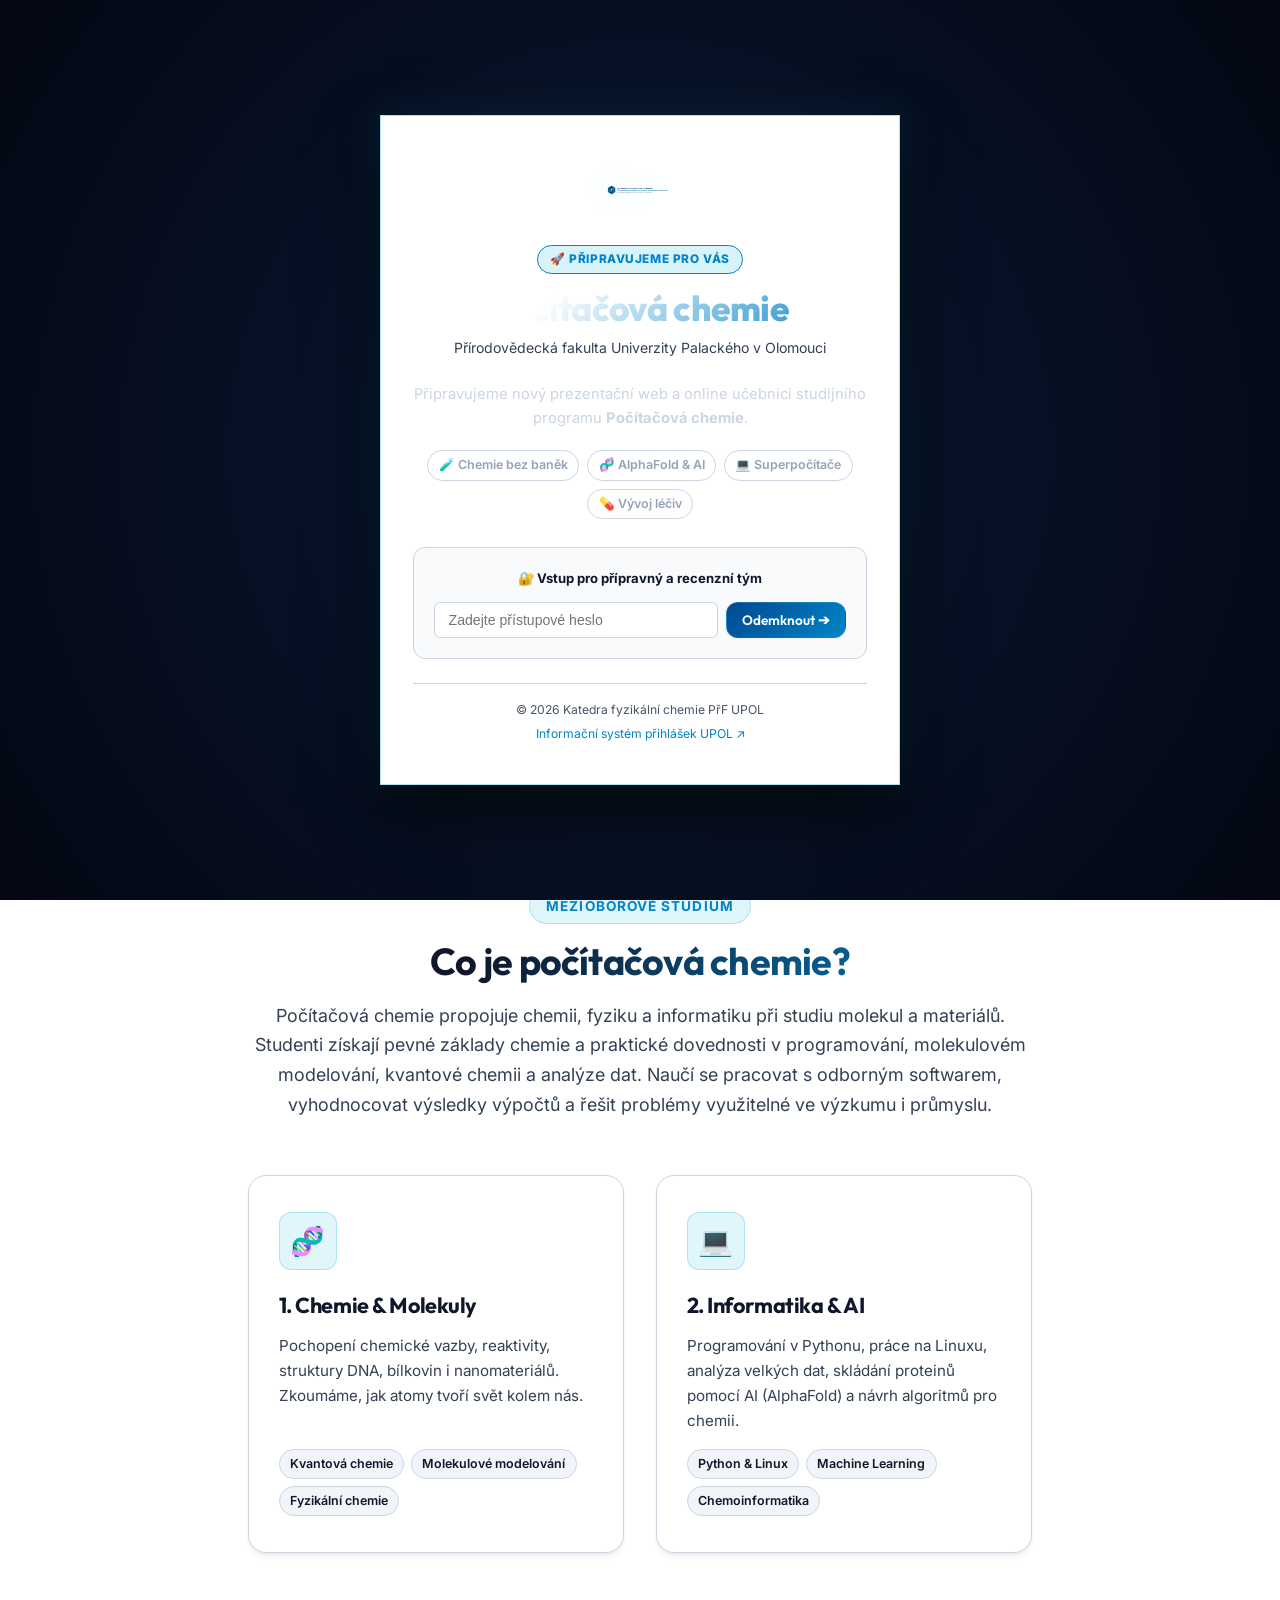
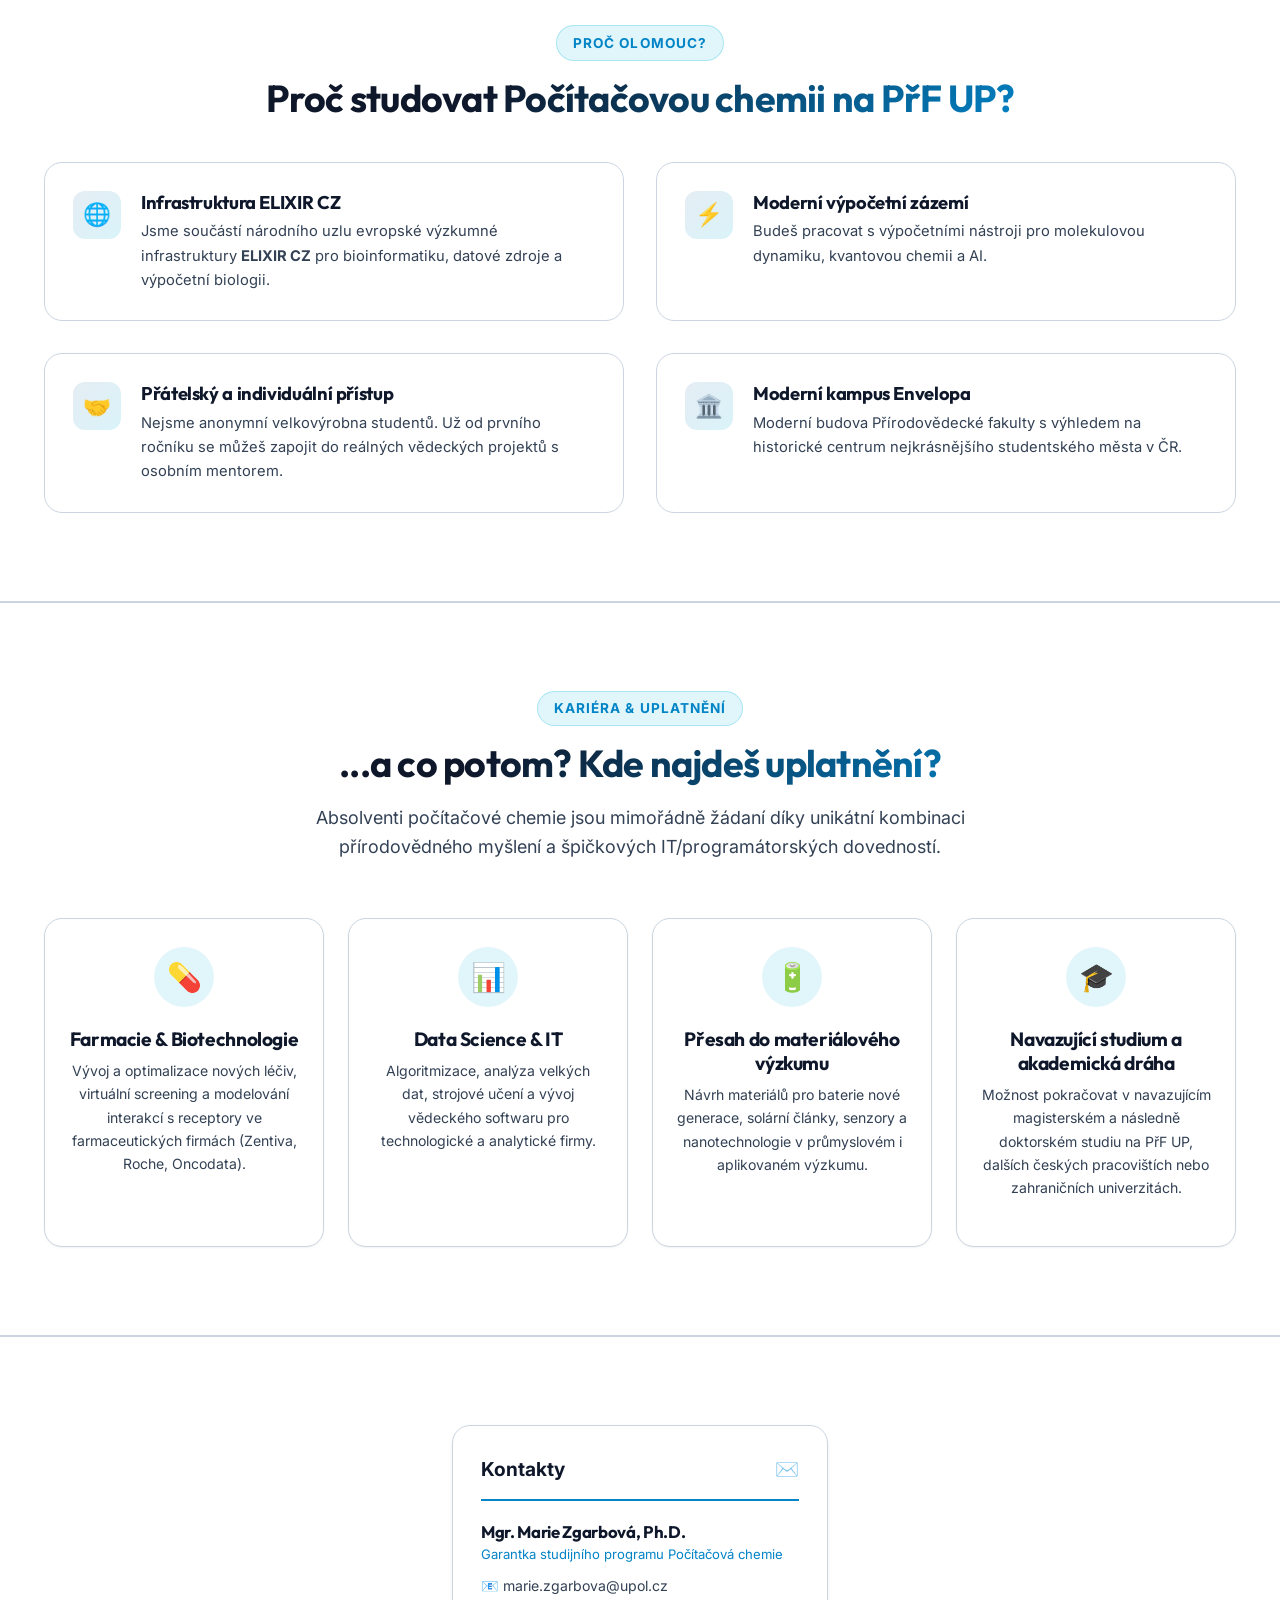
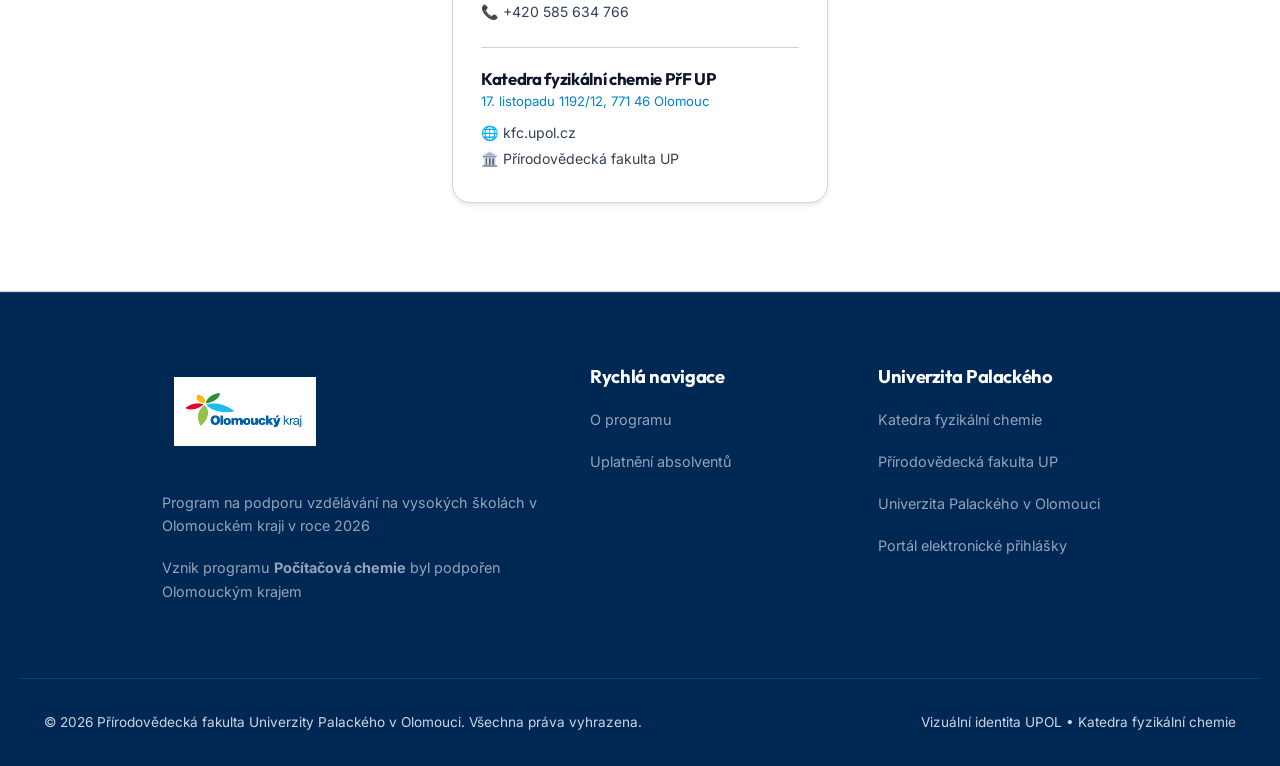
==== commit 55efe2f3: "Update index.html" ====
--- a/index.html
+++ b/index.html
@@ -800,7 +800,7 @@
 <!--
           <img src="assets/img/kfclogo_white_horizontal.png" alt="Katedra fyzikální chemie UPOL" class="footer-logo-item" style="height: 46px;">
 -->
-          <img src="assets/img/logo-olomouckeho-kraje.jpg" alt="Olomoucký kraj" class="footer-logo-item" style="height: 60px; width: auto; display: block; margin: 12px 24px 24px 12px;">
+          <img src="assets/img/logo-olomouckeho-kraje.jpg" alt="Olomoucký kraj" class="footer-logo-item" style="height: 70px; width: auto; display: block; margin: 12px 24px 24px 12px;">
         </div>
         <p>
           Program na podporu vzdělávání na vysokých školách v Olomouckém kraji v roce 2026</p>
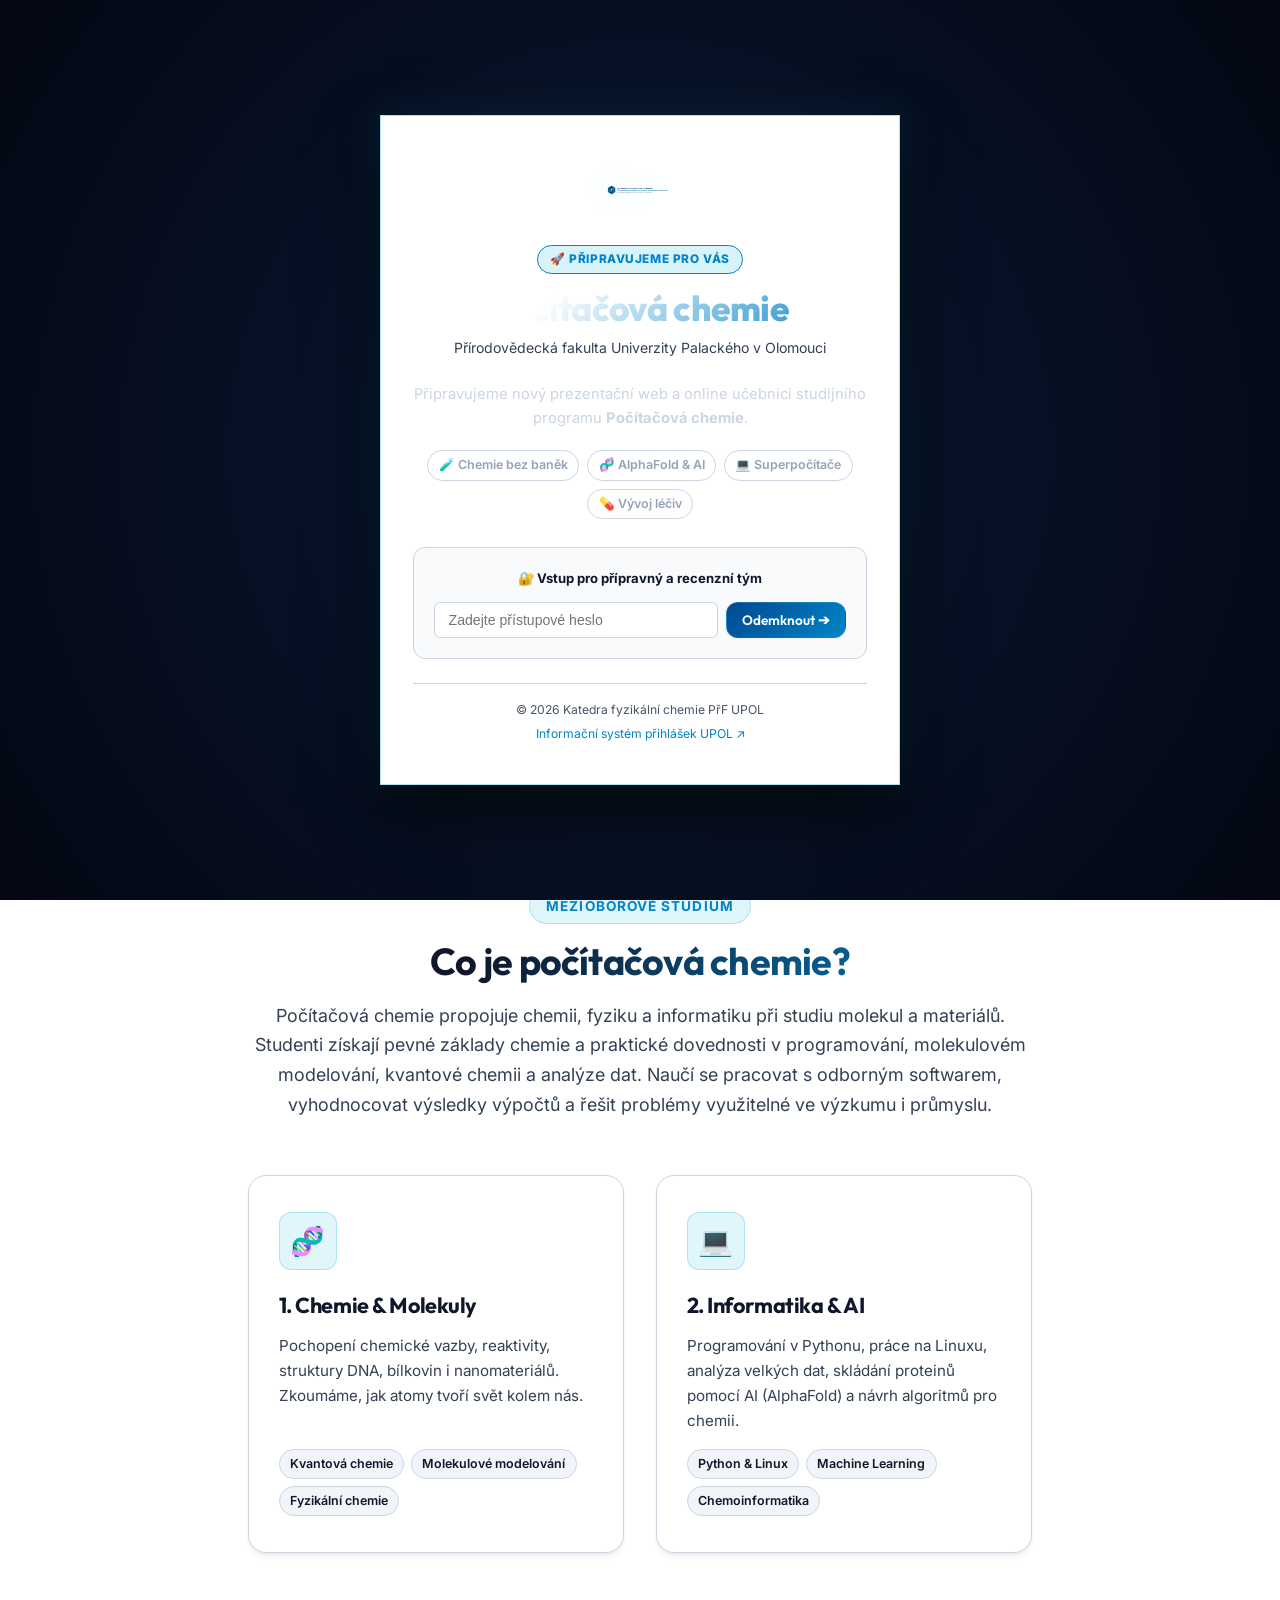
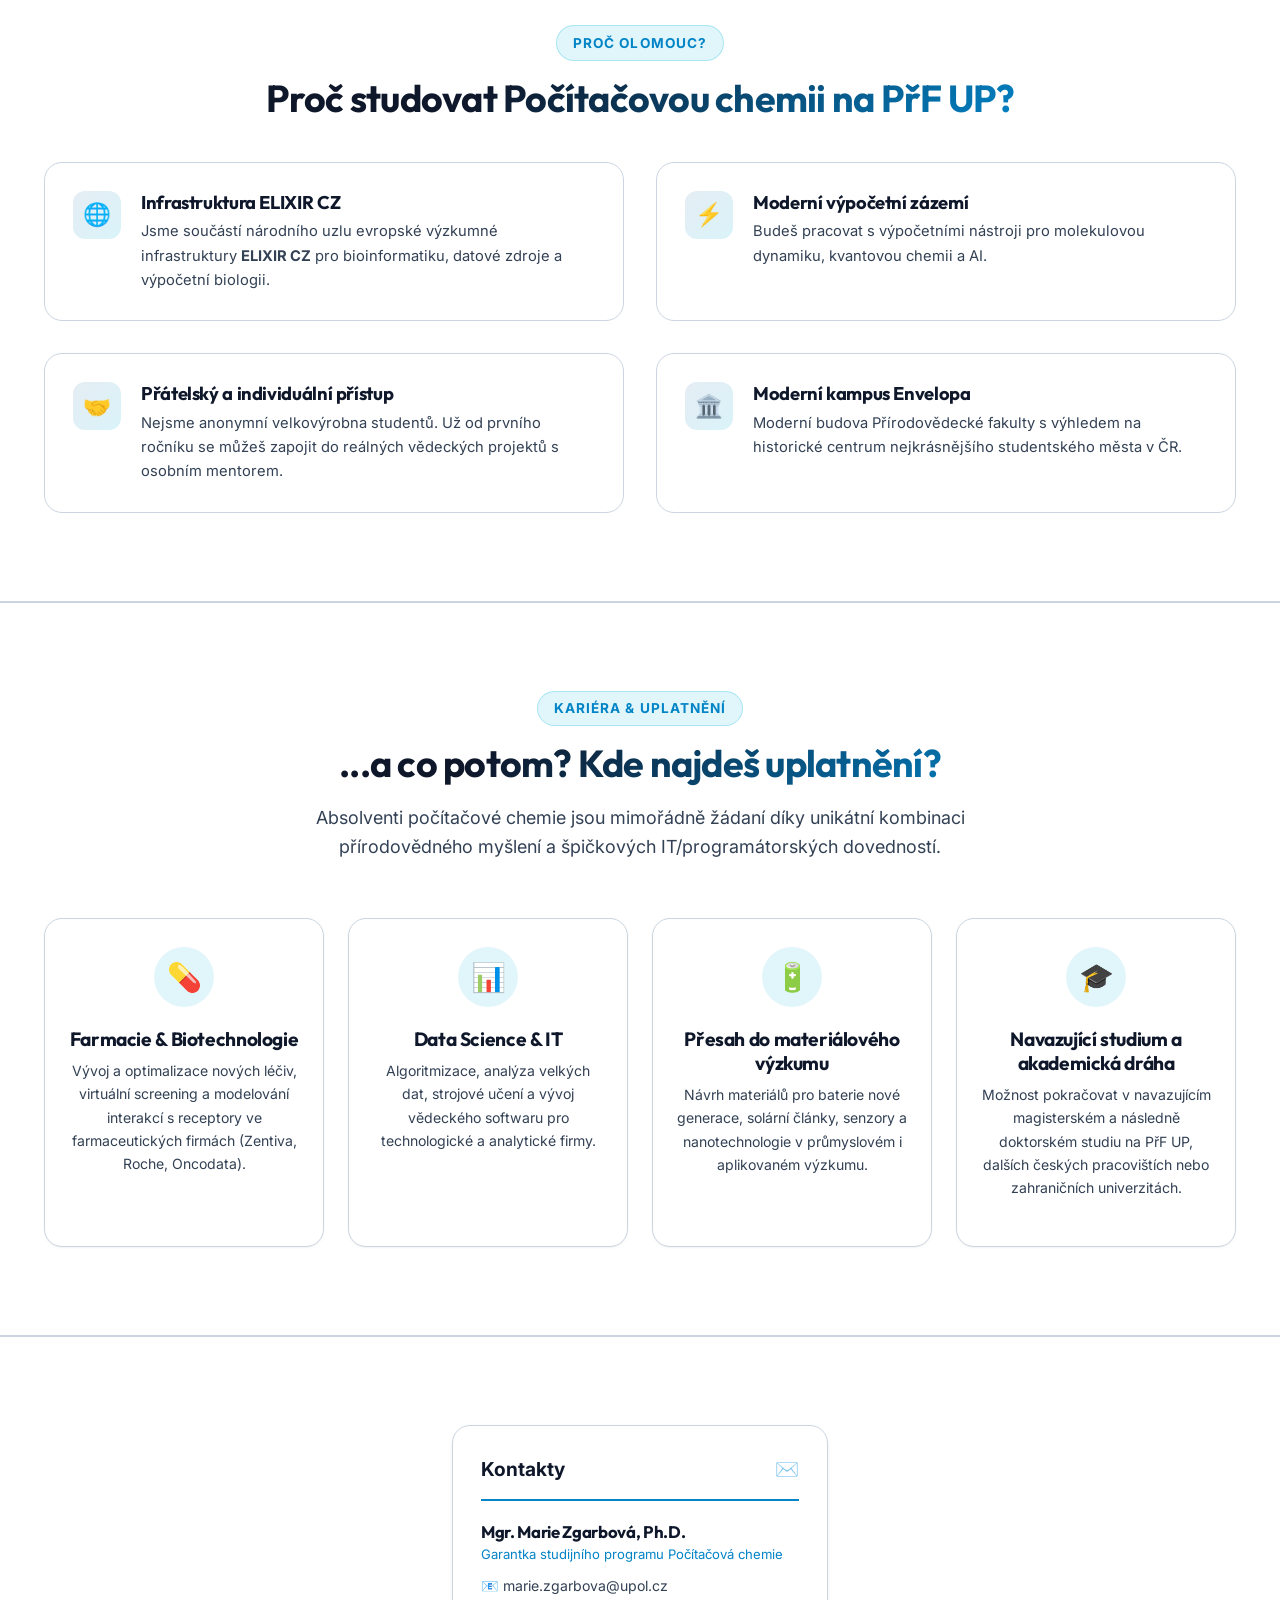
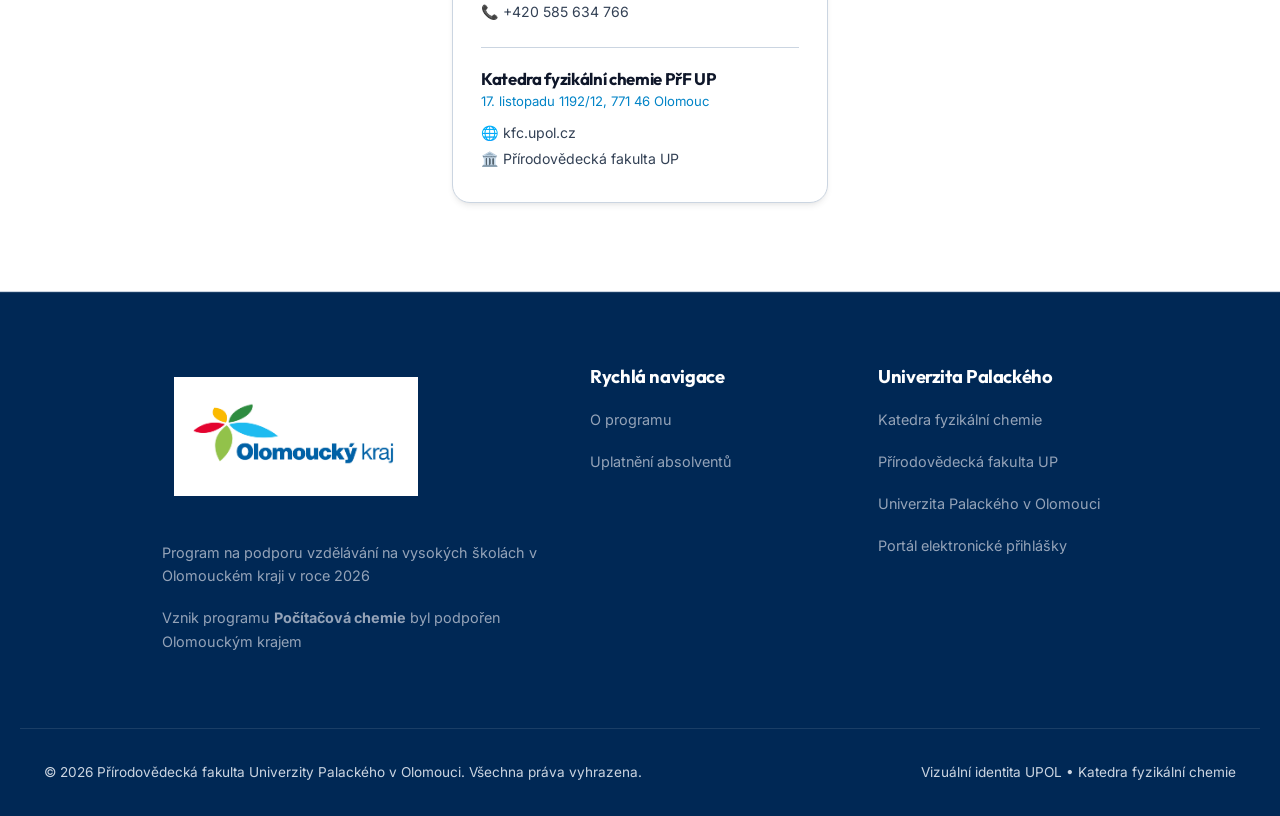
==== commit f72e382f: "Update index.html" ====
--- a/index.html
+++ b/index.html
@@ -800,7 +800,7 @@
 <!--
           <img src="assets/img/kfclogo_white_horizontal.png" alt="Katedra fyzikální chemie UPOL" class="footer-logo-item" style="height: 46px;">
 -->
-          <img src="assets/img/logo-olomouckeho-kraje.jpg" alt="Olomoucký kraj" class="footer-logo-item" style="height: 70px; width: auto; display: block; margin: 12px 24px 24px 12px;">
+          <img src="assets/img/logo-olomouckeho-kraje.jpg" alt="Olomoucký kraj" class="footer-logo-item" style="height: 120px; width: auto; display: block; margin: 12px 24px 24px 12px;">
         </div>
         <p>
           Program na podporu vzdělávání na vysokých školách v Olomouckém kraji v roce 2026</p>
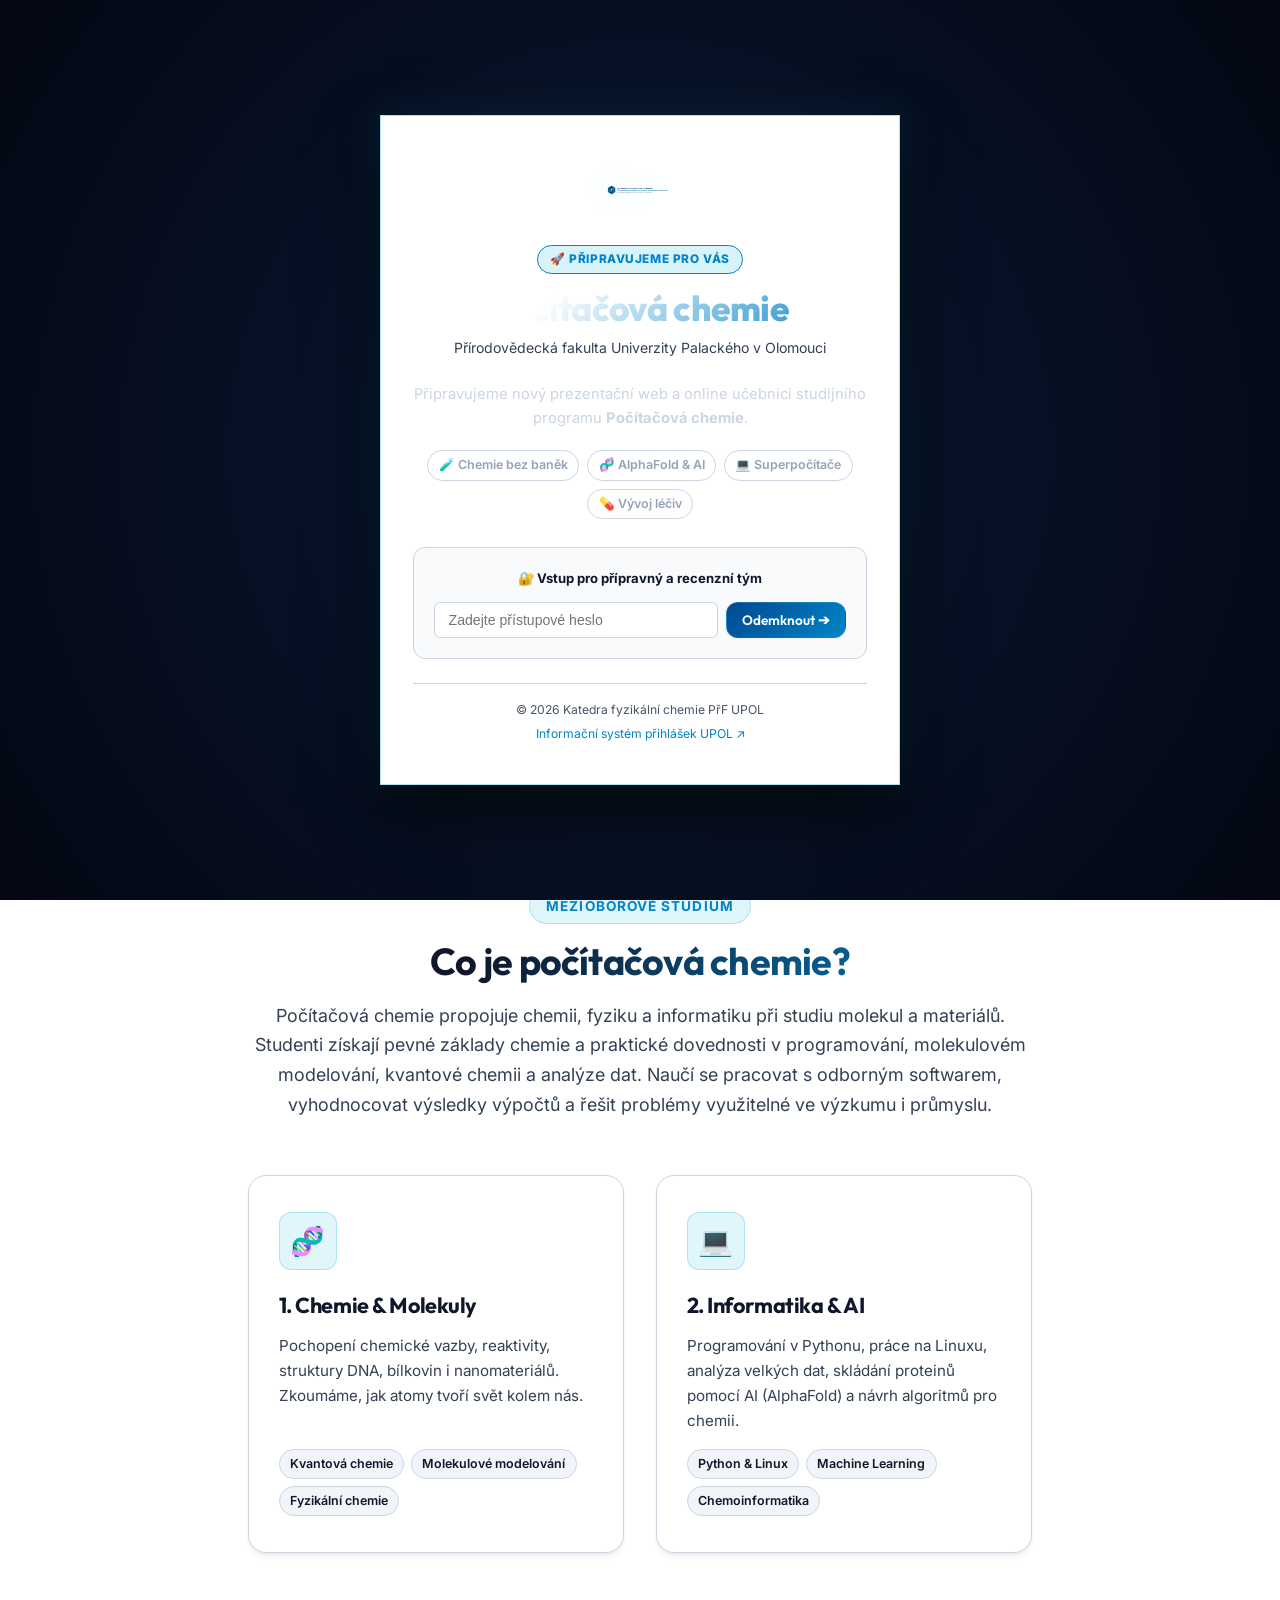
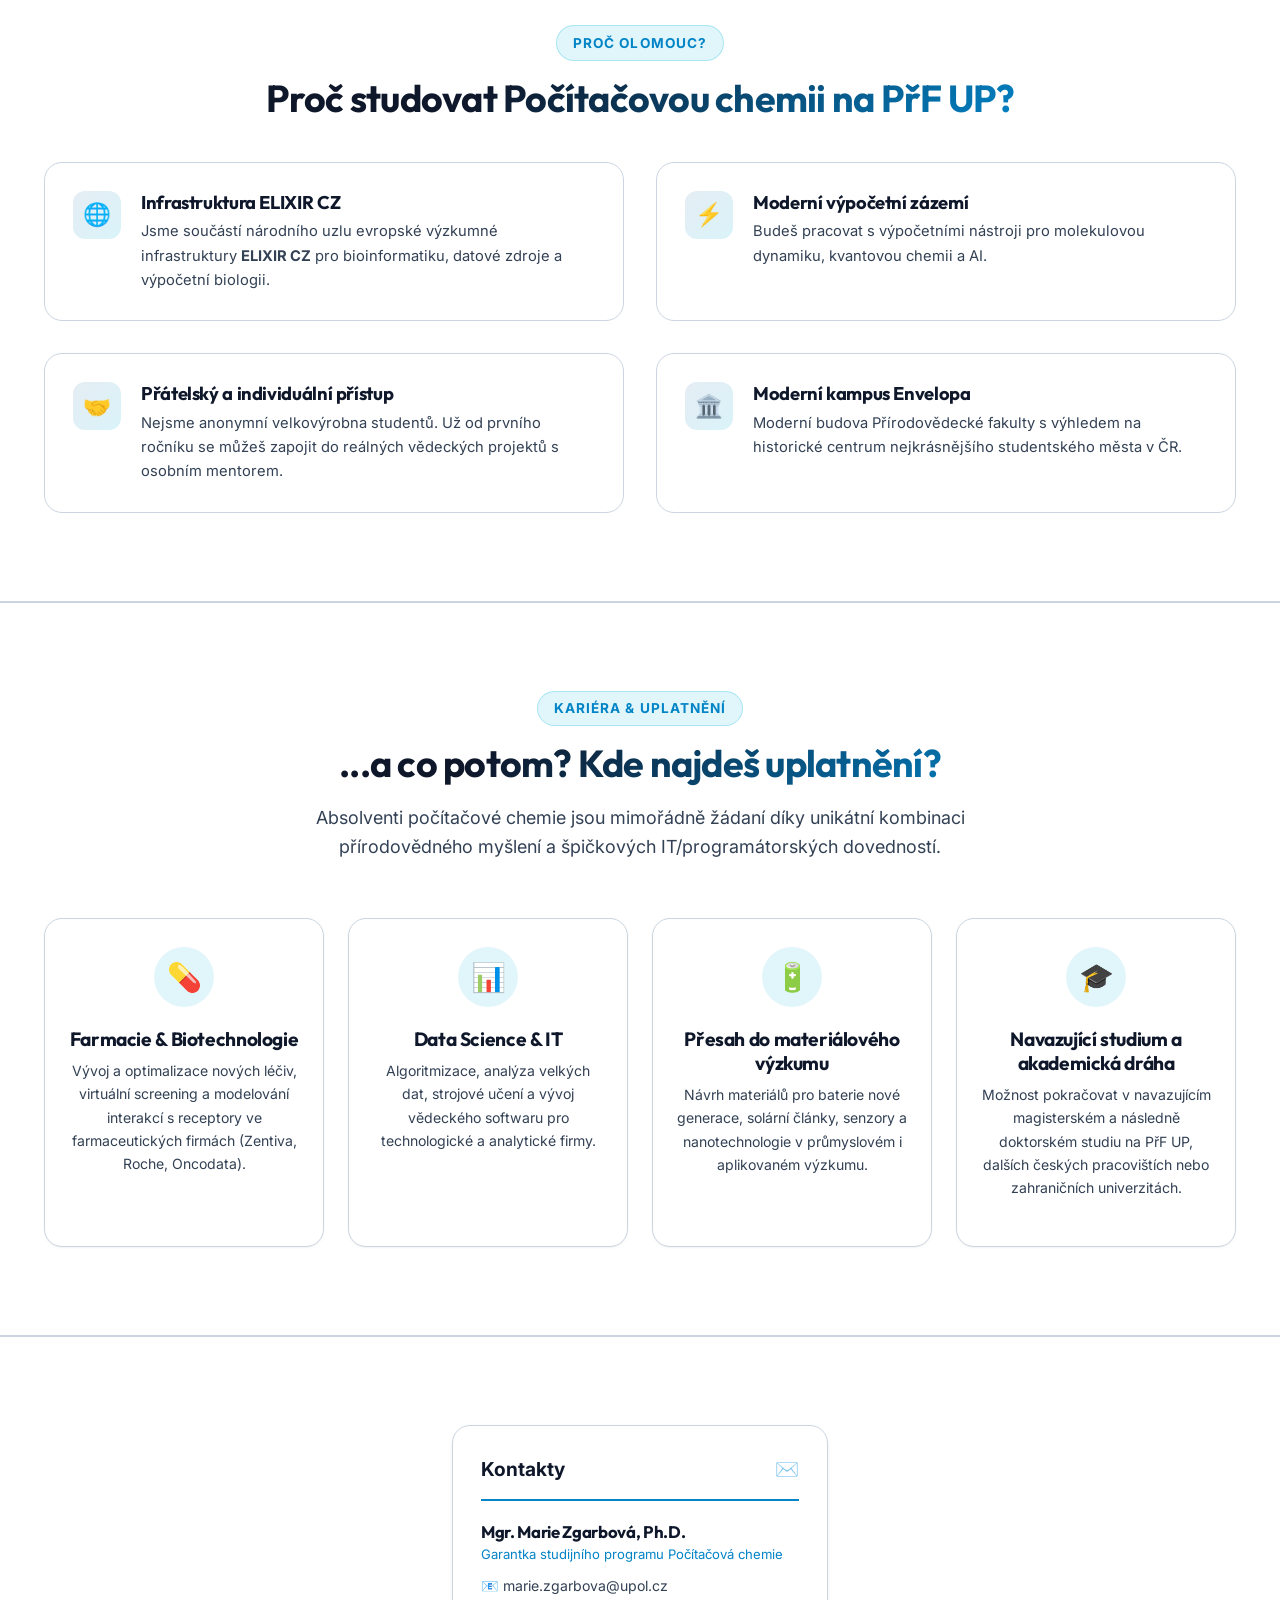
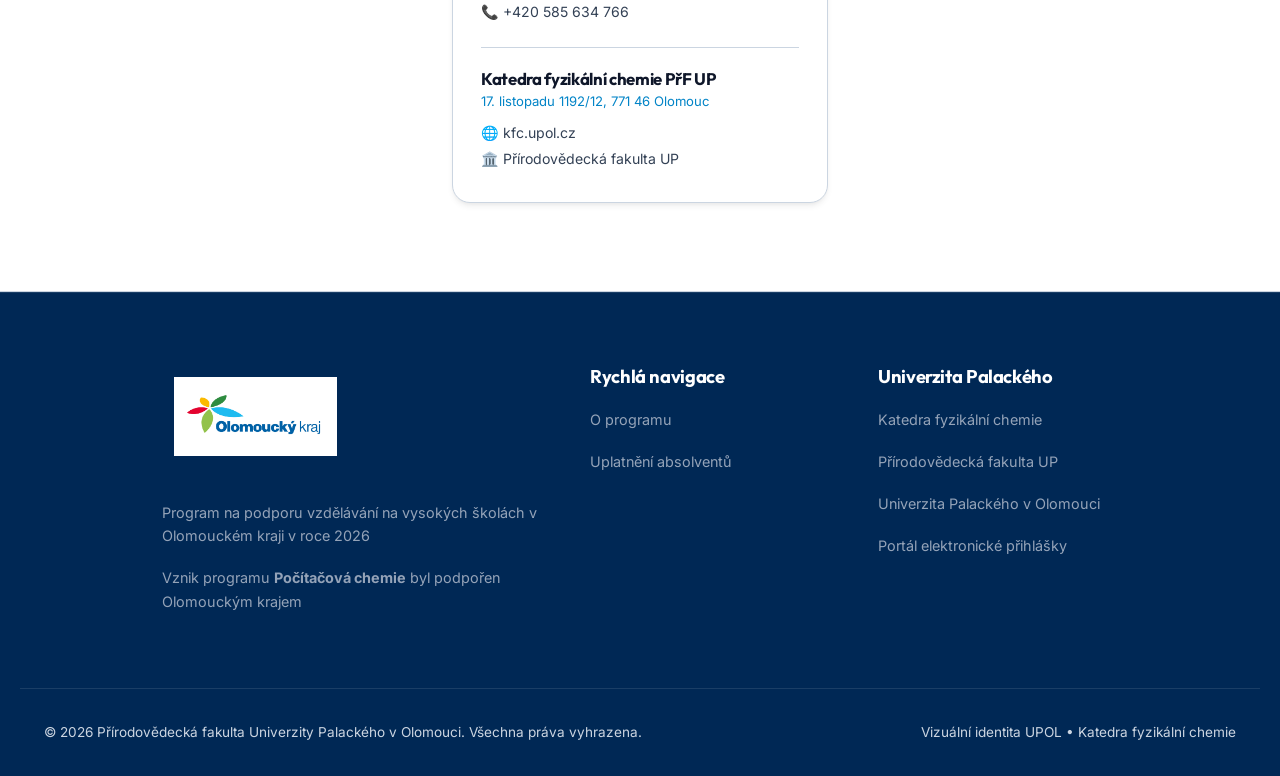
==== commit 56189e66: "Update index.html" ====
--- a/index.html
+++ b/index.html
@@ -800,7 +800,7 @@
 <!--
           <img src="assets/img/kfclogo_white_horizontal.png" alt="Katedra fyzikální chemie UPOL" class="footer-logo-item" style="height: 46px;">
 -->
-          <img src="assets/img/logo-olomouckeho-kraje.jpg" alt="Olomoucký kraj" class="footer-logo-item" style="height: 120px; width: auto; display: block; margin: 12px 24px 24px 12px;">
+          <img src="assets/img/logo-olomouckeho-kraje.jpg" alt="Olomoucký kraj" class="footer-logo-item footer-logo-kraj" style="height: 80px; width: auto; display: block; margin: 12px 24px 24px 12px;">
         </div>
         <p>
           Program na podporu vzdělávání na vysokých školách v Olomouckém kraji v roce 2026</p>
--- a/assets/css/style.css
+++ b/assets/css/style.css
@@ -1843,3 +1843,14 @@
 .opening-notice strong {
   color: #005596;
 }
+.footer-logo-kraj {
+  height: 80px;
+  width: auto;
+  max-height: none;
+  flex-shrink: 0;
+  margin: 12px 24px 24px 12px;
+}
+
+.footer-logo-kraj:hover {
+  transform: none;
+}
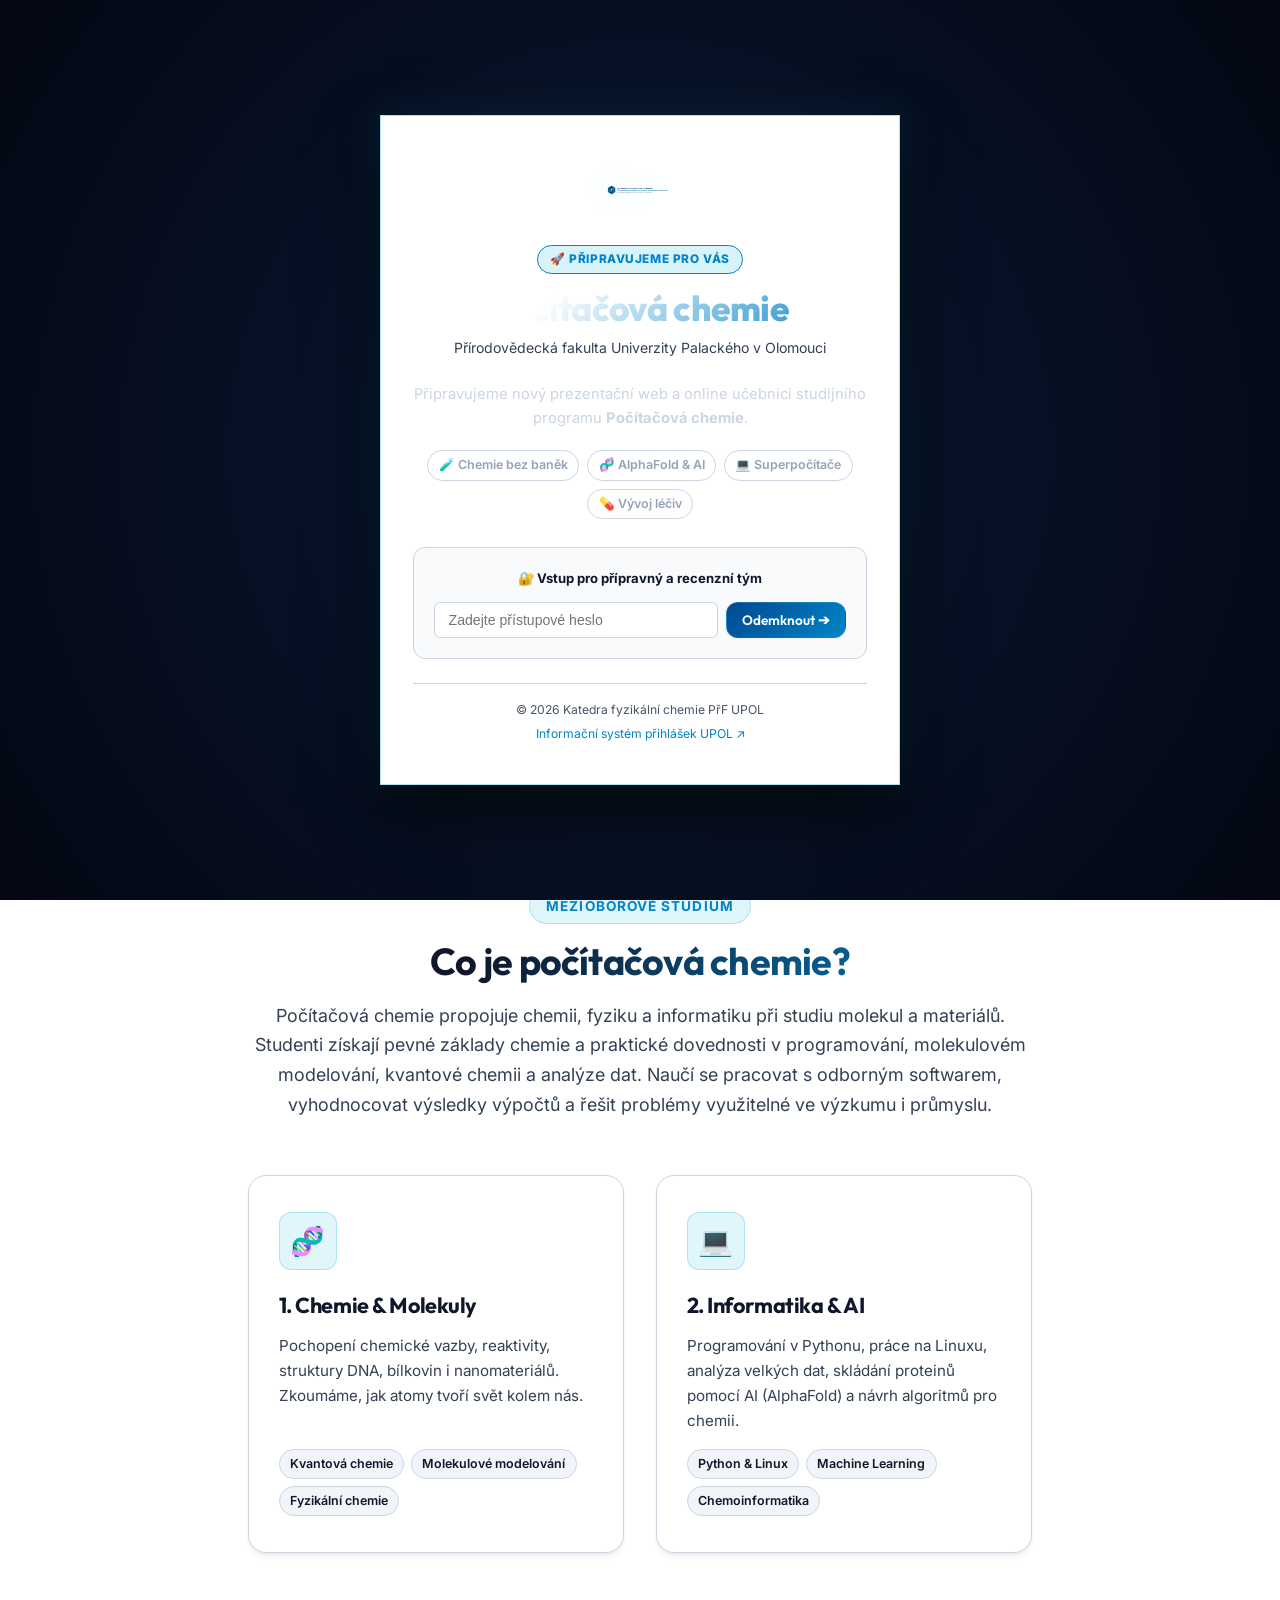
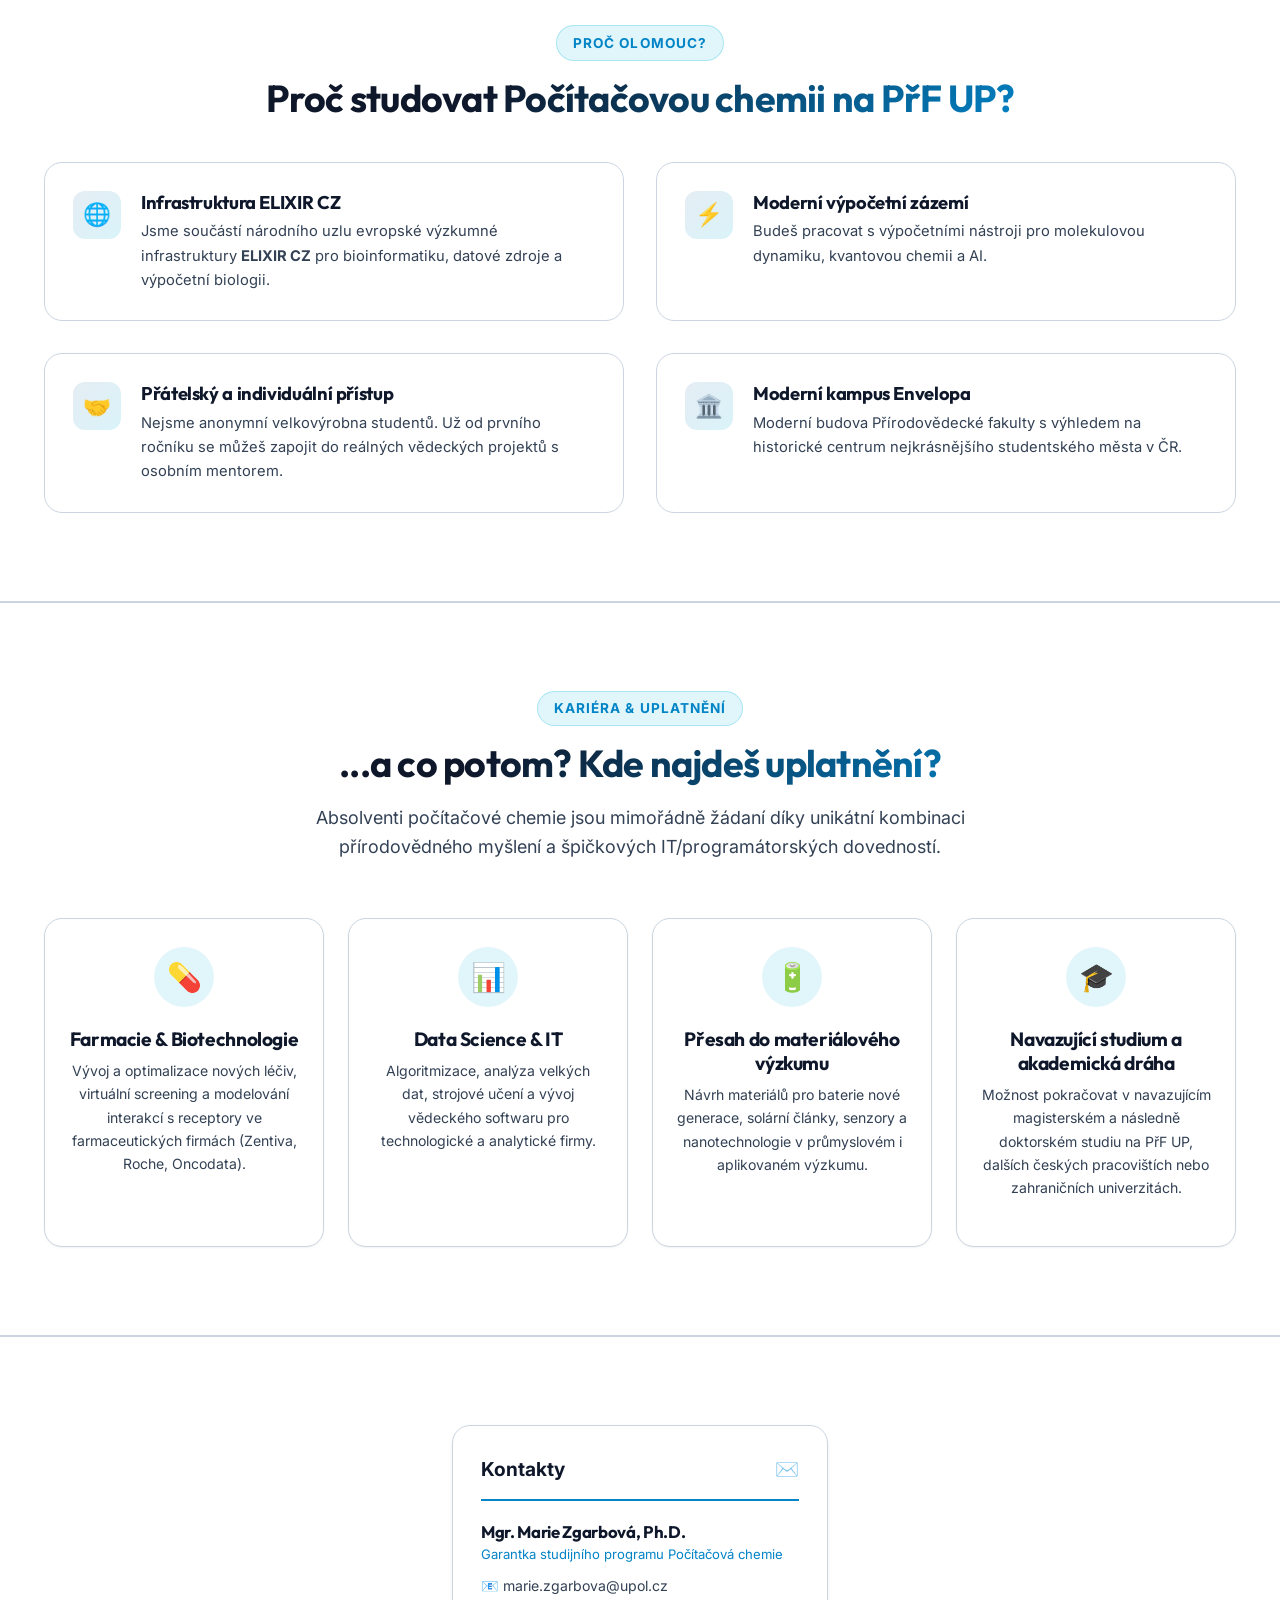
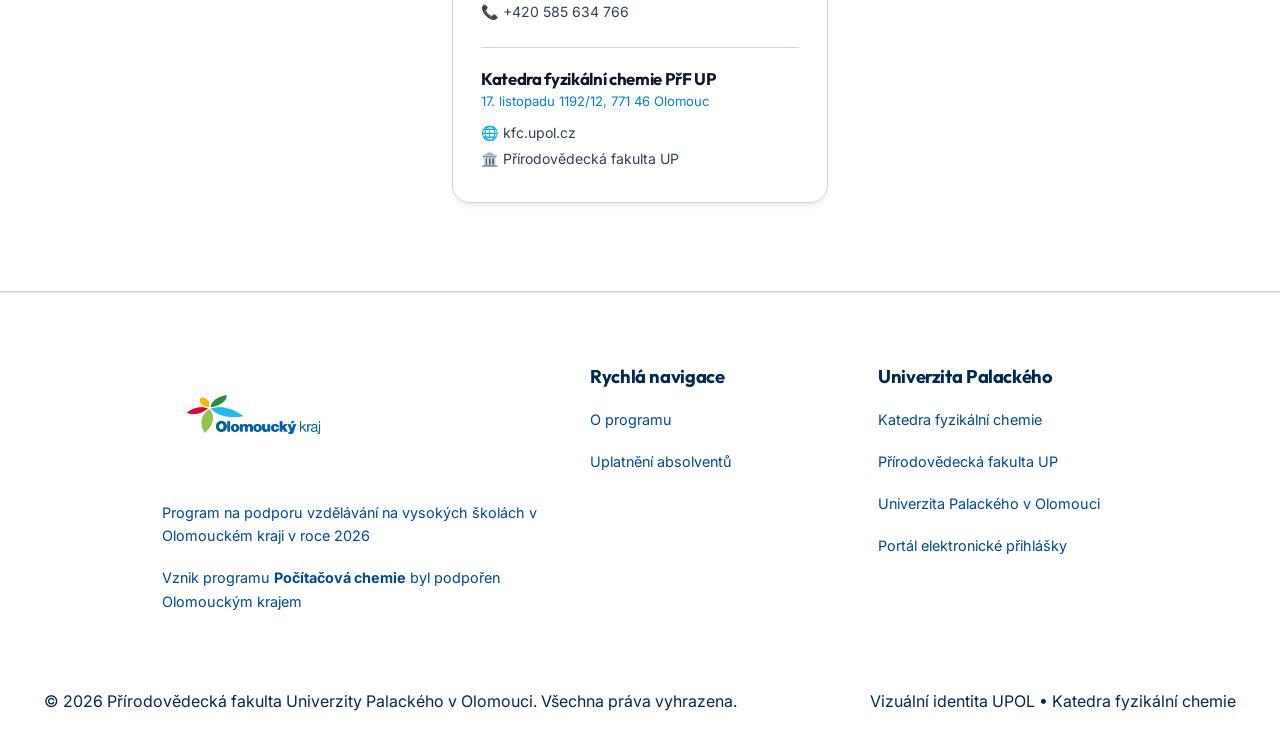
==== commit 16cd6eff: "Update index.html" ====
--- a/index.html
+++ b/index.html
@@ -800,7 +800,7 @@
 <!--
           <img src="assets/img/kfclogo_white_horizontal.png" alt="Katedra fyzikální chemie UPOL" class="footer-logo-item" style="height: 46px;">
 -->
-          <img src="assets/img/logo-olomouckeho-kraje.jpg" alt="Olomoucký kraj" class="footer-logo-item footer-logo-kraj" style="height: 80px; width: auto; display: block; margin: 12px 24px 24px 12px;">
+          <img src="assets/img/logo-olomouckeho-kraje.jpg" alt="Olomoucký kraj" class="footer-logo-item footer-logo-kraj">
         </div>
         <p>
           Program na podporu vzdělávání na vysokých školách v Olomouckém kraji v roce 2026</p>
@@ -836,7 +836,8 @@
       </div>
     </div>
 
-    <div class="container footer-bottom">
+    <div class="footer-bottom">
+      <div class="container footer-bottom-inner">
       <div>
         © 2026 Přírodovědecká fakulta Univerzity Palackého v Olomouci. Všechna práva vyhrazena.
       </div>
@@ -844,7 +845,7 @@
         Vizuální identita UPOL • Katedra fyzikální chemie
       </div>
     </div>
-  </footer>
+  </div>
 
   <script src="assets/js/main.js"></script>
 </body>
--- a/assets/css/style.css
+++ b/assets/css/style.css
@@ -1298,25 +1298,25 @@
 
 /* Footer */
 .footer {
-  background: var(--up-blue-dark);
-  color: #cbd5e1;
+  background: #fff;
+  color: #002855;
   padding: 4.5rem 0 2rem 0;
-  border-top: 1px solid rgba(255, 255, 255, 0.1);
+  border-top: 1px solid #e2e8f0;
 }
 
 .footer h4 {
-  color: #ffffff;
+  color: #002855;
   font-size: 1.15rem;
   margin-bottom: 1.25rem;
 }
 
 .footer p, .footer a {
-  color: #94a3b8;
+  color: #004990;
   font-size: 0.9rem;
 }
 
 .footer a:hover {
-  color: var(--up-cyan);
+  color: #0066a4;
 }
 
 .footer-grid {
@@ -1327,13 +1327,21 @@
 }
 
 .footer-bottom {
+  background: #002855
+  color: #fff 
   padding-top: 2rem;
-  border-top: 1px solid rgba(255, 255, 255, 0.1);
+}
+
+.footer-bottom-inner {
   display: flex;
   justify-content: space-between;
   align-items: center;
-  font-size: 0.85rem;
-}
+  flex-wrap: wrap;
+  gap: 0.75rem 2rem;
+}
+
+.footer .footer-bottom a,
+.footer .footer-bottom p { color: #fff; }
 
 /* ==========================================================================
    INTERACTIVE EXERCISES & TEXTBOOK STYLES
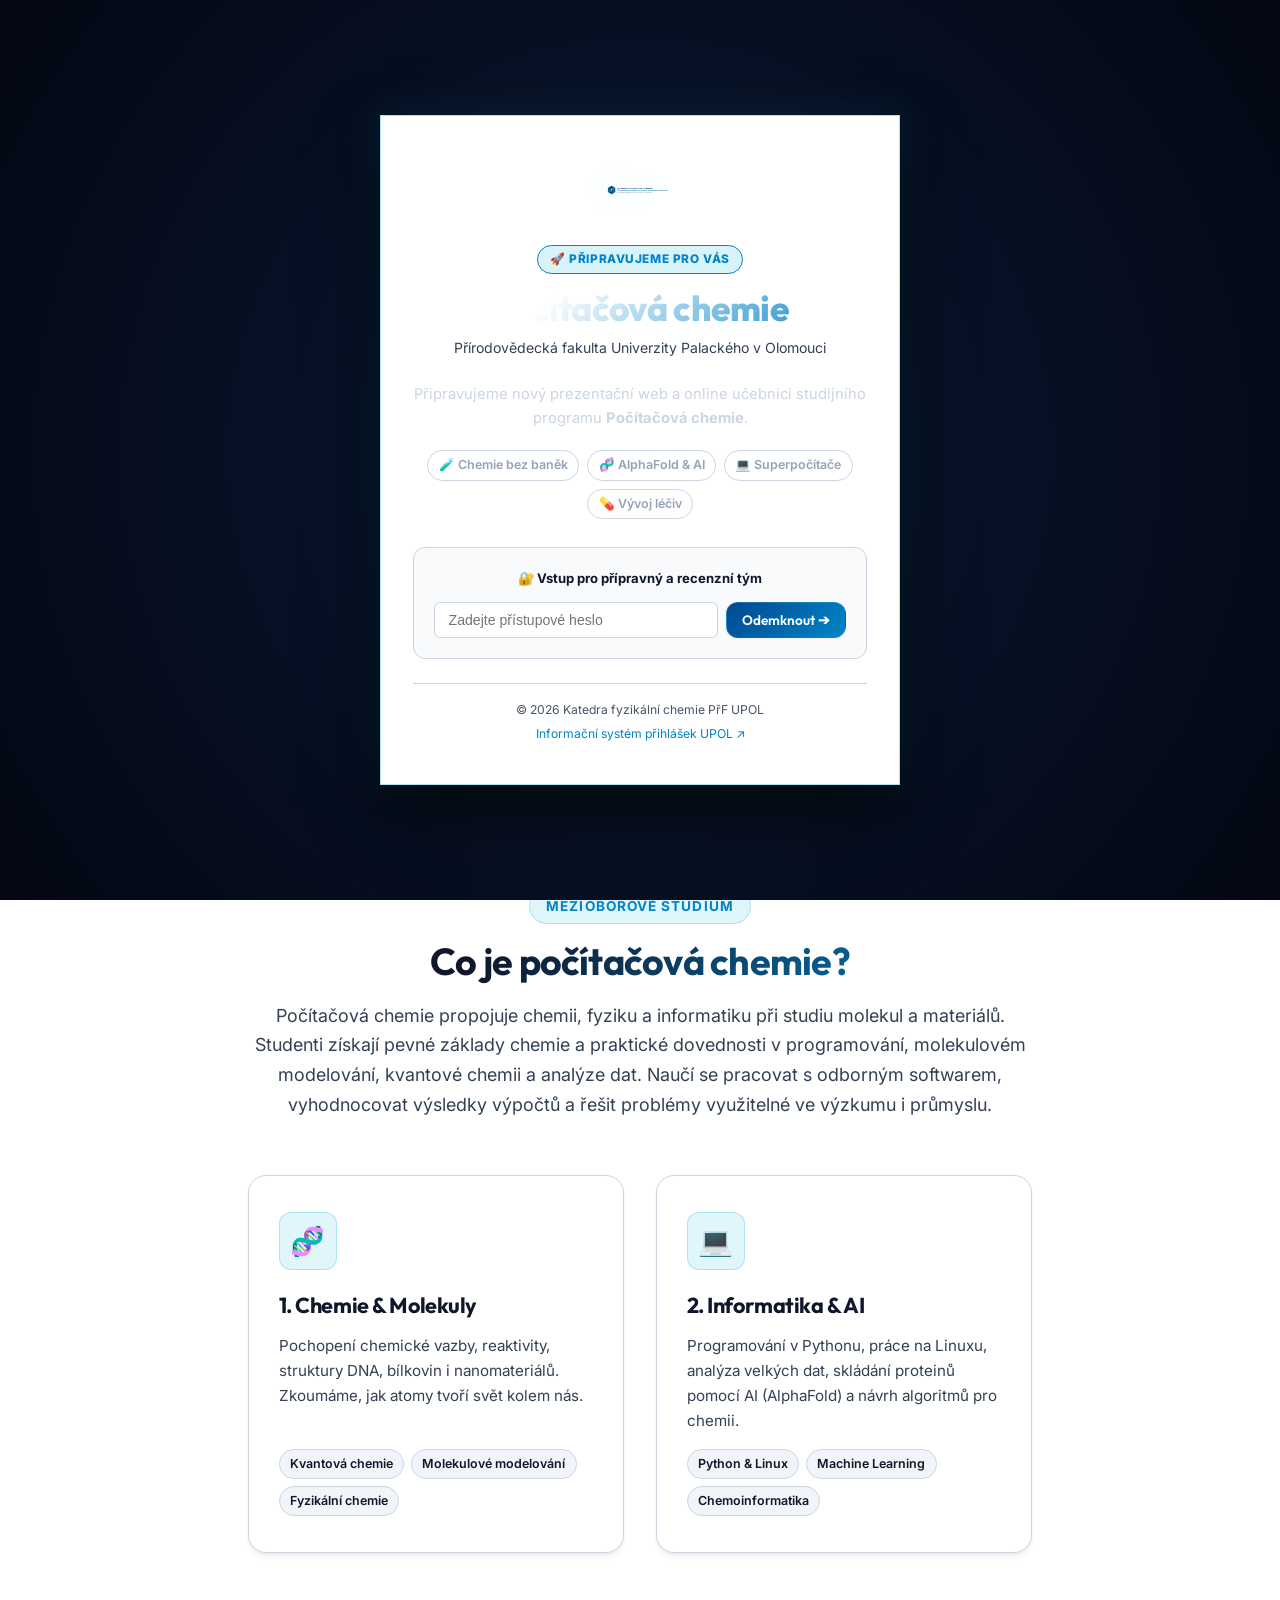
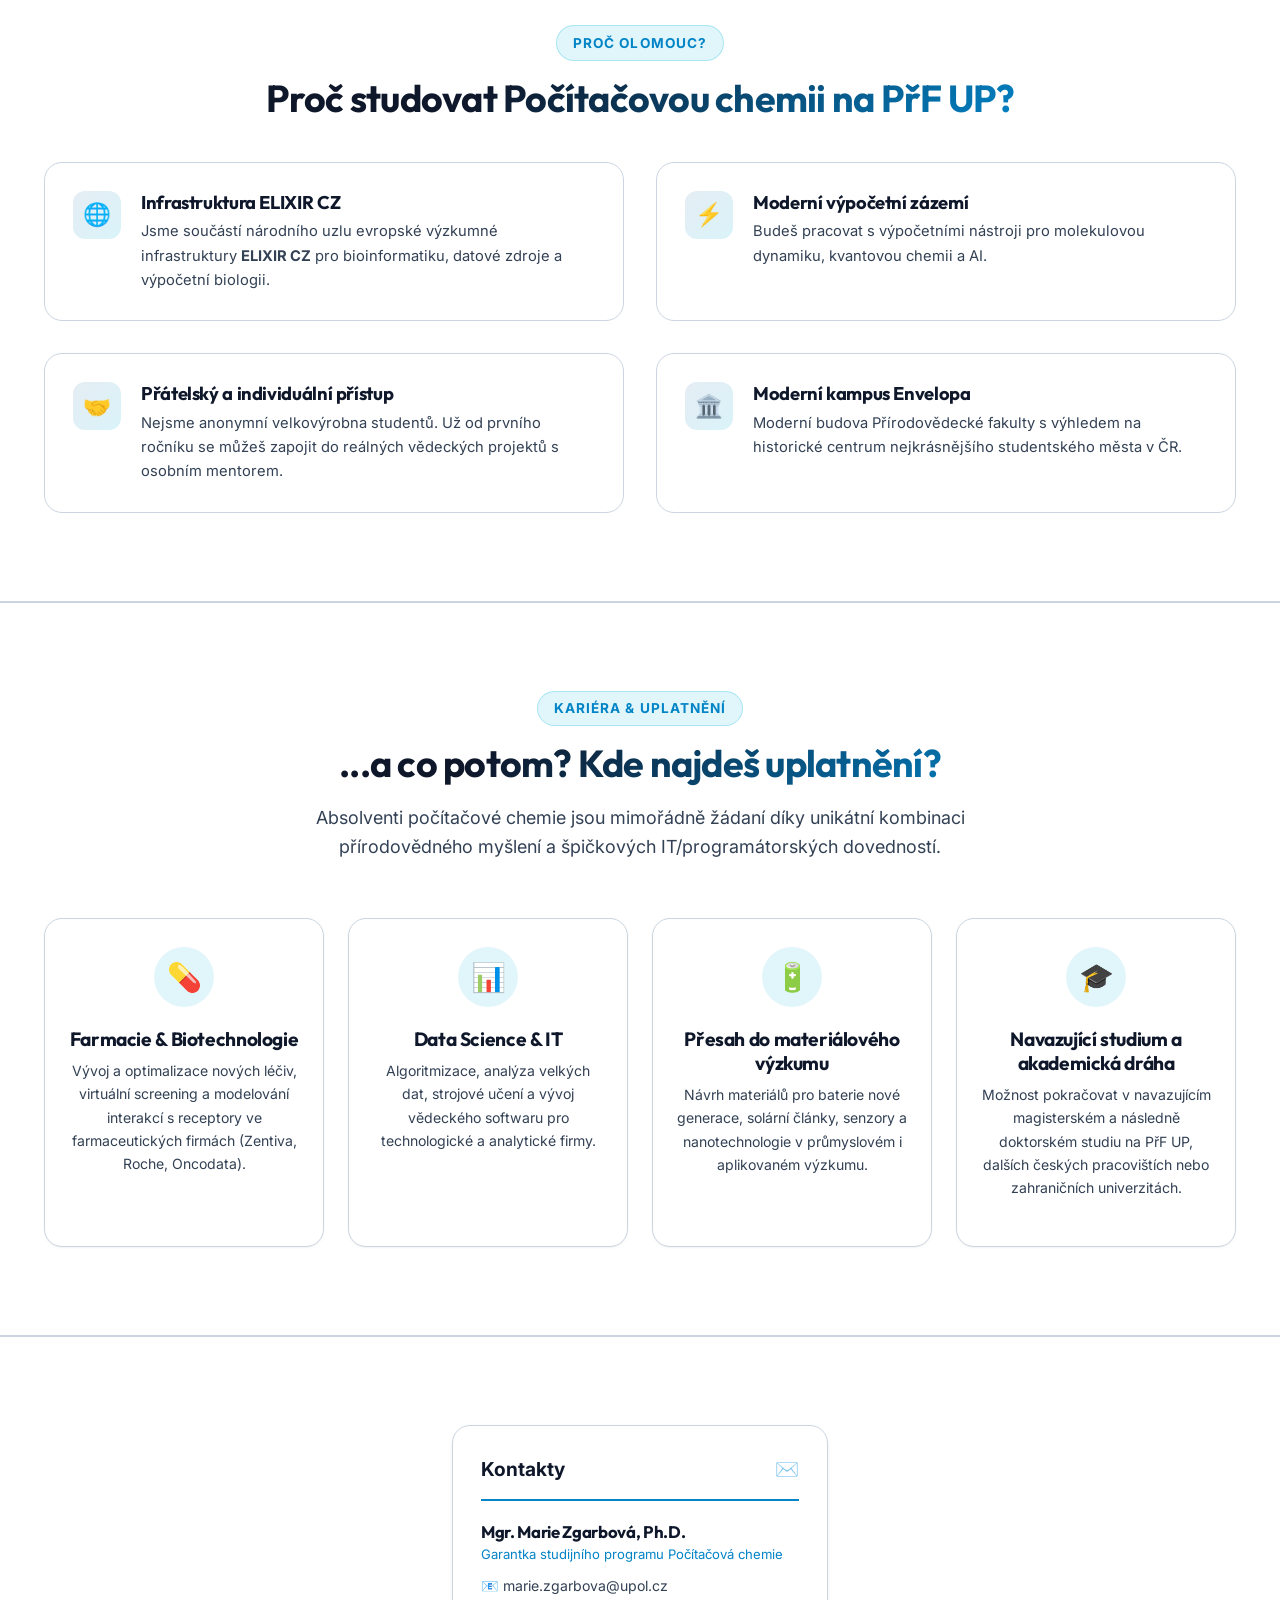
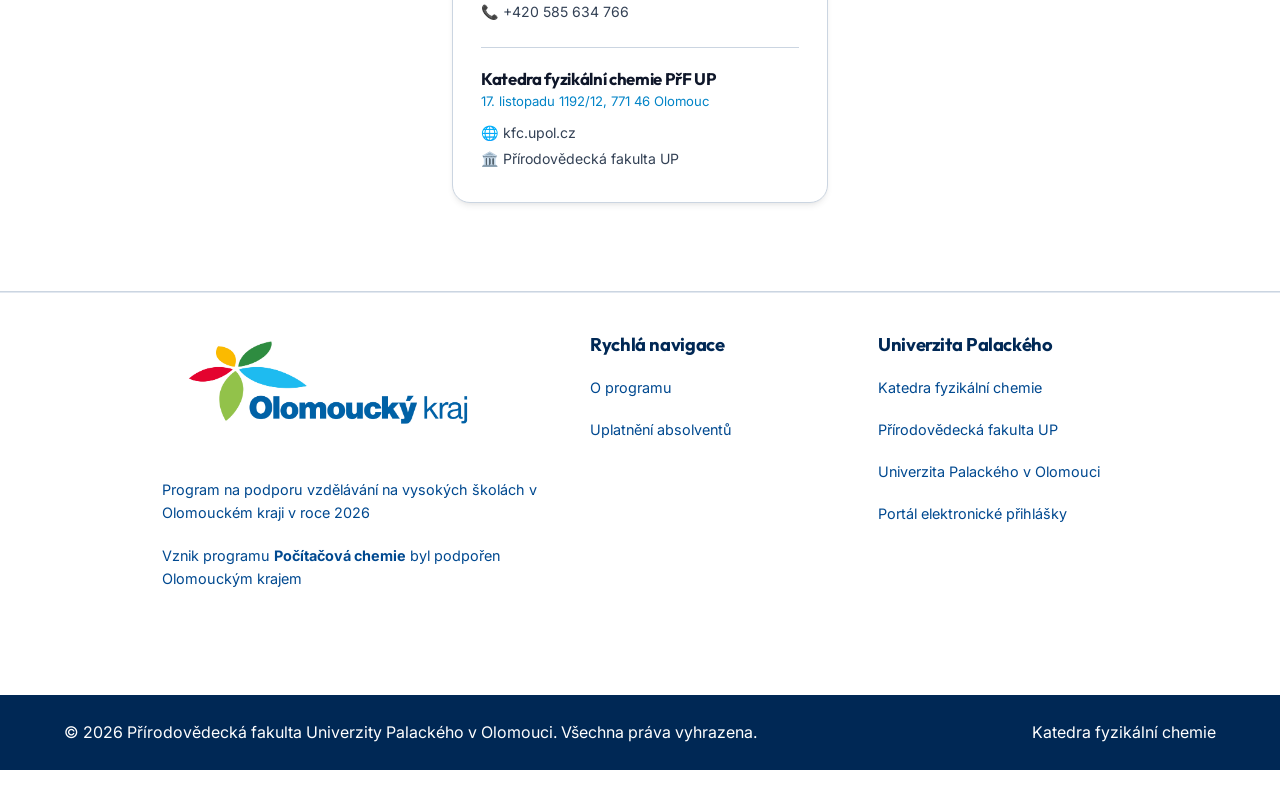
==== commit 348d3513: "Update index.html" ====
--- a/index.html
+++ b/index.html
@@ -842,7 +842,7 @@
         © 2026 Přírodovědecká fakulta Univerzity Palackého v Olomouci. Všechna práva vyhrazena.
       </div>
       <div>
-        Vizuální identita UPOL • Katedra fyzikální chemie
+       Katedra fyzikální chemie
       </div>
     </div>
   </div>
--- a/assets/css/style.css
+++ b/assets/css/style.css
@@ -1852,13 +1852,56 @@
   color: #005596;
 }
 .footer-logo-kraj {
-  height: 80px;
+  height: 100px;
   width: auto;
   max-height: none;
   flex-shrink: 0;
-  margin: 12px 24px 24px 12px;
 }
 
 .footer-logo-kraj:hover {
   transform: none;
 }
+footer {
+  background: #fff;
+  color: #002855;
+}
+
+.footer .footer-bottom {
+  width: 100%;
+  box-sizing: border-box;
+  background: #002855;
+  color: #fff;
+  padding: 1.5rem max(1.5rem, calc((100% - 1200px) / 2));
+}
+
+.footer .footer-bottom-inner {
+  display: flex;
+  justify-content: space-between;
+  align-items: center;
+  gap: 1rem 2rem;
+  flex-wrap: wrap;
+}
+
+.footer .footer-bottom-inner > div {
+  color: #fff;
+}
+
+.footer-logo-kraj {
+  width: 340px;
+  height: auto;
+  max-width: 100%;
+  display: block;
+  margin: 0;
+  transform: none;
+}
+
+.footer {
+  padding-top: 2.5rem;
+}
+
+.footer-logos {
+  margin-bottom: 0.5rem;
+}
+.footer-grid > div:first-child {
+  transform: translateY(-30px);
+}
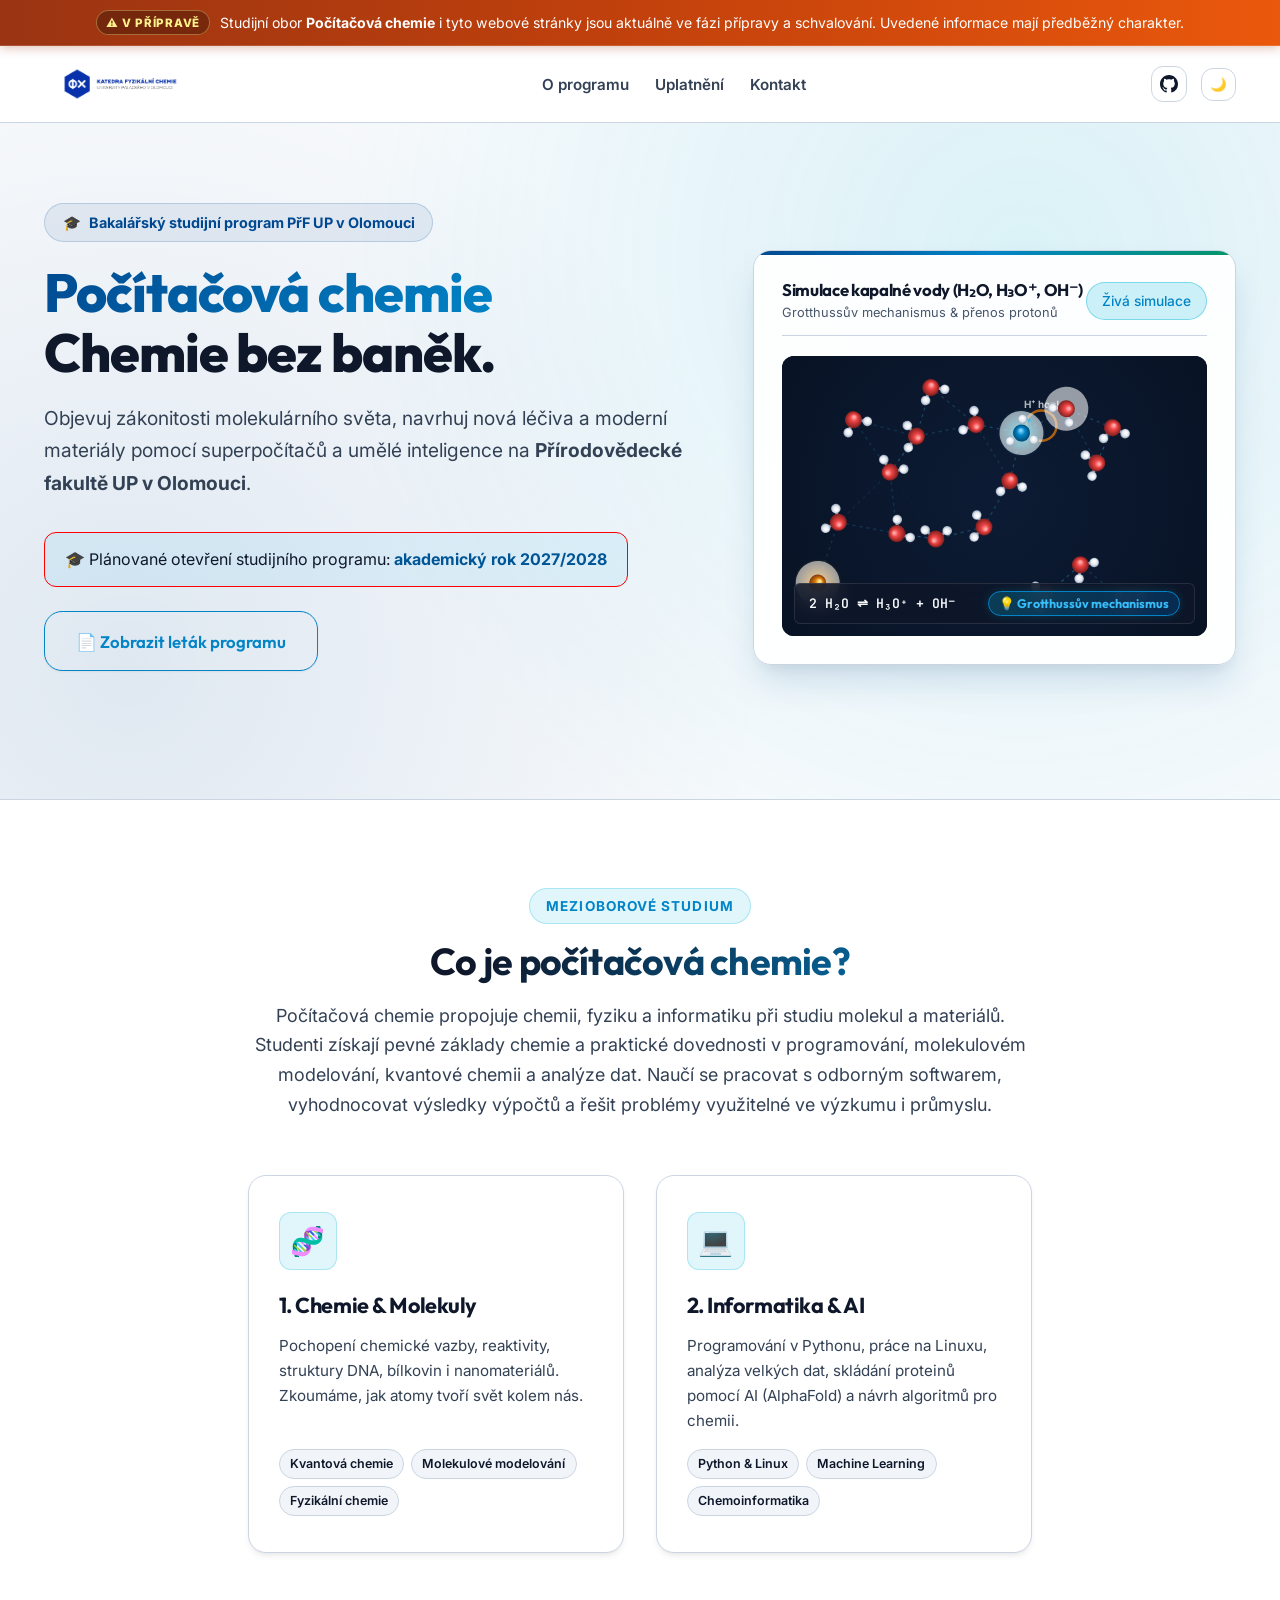
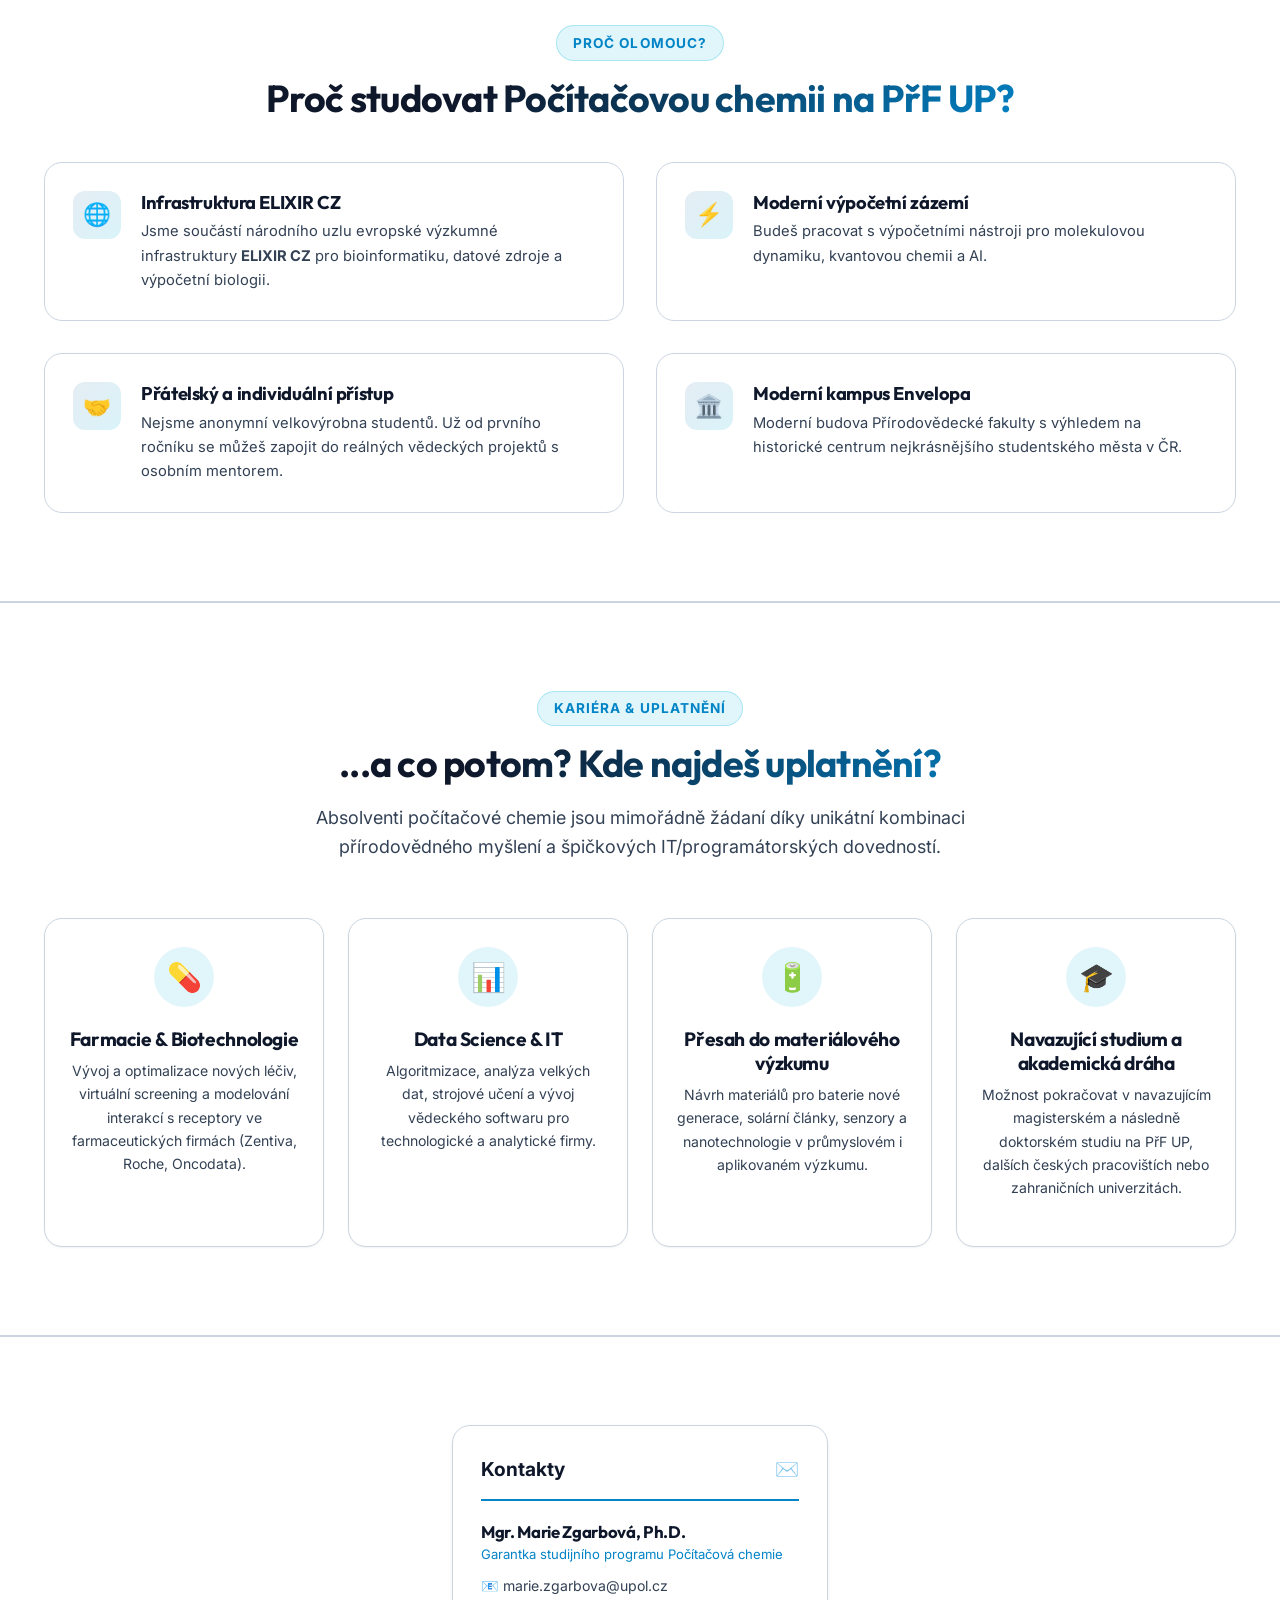
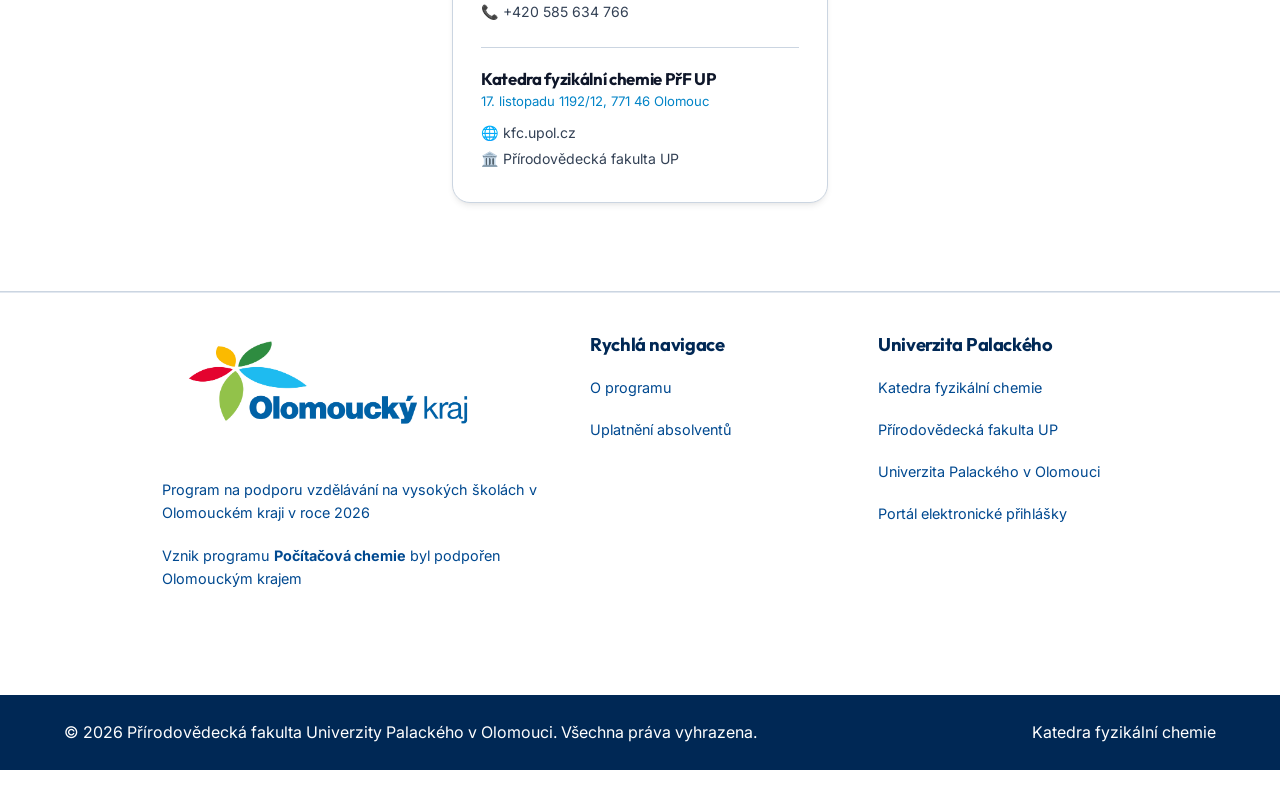
==== commit 149bc2d6: "Odemknuti webu a ucebnice pro verejnost" ====
--- a/index.html
+++ b/index.html
@@ -7,7 +7,7 @@
   <meta name="description" content="Studijní program Počítačová chemie na PřF UPOL. Chemie bez baněk, molekulové modelování, kvantová chemie, AI a superpočítače.">
   <meta name="keywords" content="Počítačová chemie, UPOL, PřF, Katedra fyzikální chemie, Olomouc, molekulové modelování, bioinformatika, kvantová chemie, AlphaFold">
   
-  <meta name="robots" content="noindex, nofollow">
+  <meta name="robots" content="index, follow">
   
   <!-- Fonts -->
   <link rel="preconnect" href="https://fonts.googleapis.com">
@@ -18,55 +18,6 @@
   <link rel="icon" type="image/svg+xml" href="assets/img/logo-kfc.svg">
 </head>
 <body>
-
-  <!-- Preview Mode Top Banner (visible only when authenticated) -->
-  <div id="preview-banner" class="preview-banner" style="display: none;">
-    <div class="container preview-banner-content">
-      <div class="preview-banner-left">
-        <span class="preview-badge">🔓 REŽIM NÁHLEDU</span>
-        <span>Přístup pro přípravný tým PřF UPOL aktivní</span>
-      </div>
-      <button id="preview-lock-btn" class="preview-lock-btn" title="Zamknout web a vymazat oprávnění">🔒 Zamknout / Odhlásit</button>
-    </div>
-  </div>
-
-  <!-- Gatekeeper Overlay (shown for unauthenticated visitors) -->
-  <div id="preview-gatekeeper" class="gatekeeper-overlay" style="display: none;">
-    <div class="gatekeeper-modal">
-      <div class="gatekeeper-header">
-        <img src="assets/img/logo-kfc.svg" alt="KFC PřF UPOL" class="gatekeeper-logo">
-        <div class="gatekeeper-badge">🚀 PŘIPRAVUJEME PRO VÁS</div>
-        <h1 class="gatekeeper-title">Počítačová chemie</h1>
-        <div class="gatekeeper-subtitle">Přírodovědecká fakulta Univerzity Palackého v Olomouci</div>
-      </div>
-      
-      <div class="gatekeeper-body">
-        <p class="gatekeeper-desc">
-          Připravujeme nový prezentační web a online učebnici studijního programu <strong>Počítačová chemie</strong>. 
-        </p>
-        <div class="gatekeeper-pills">
-          <span>🧪 Chemie bez baněk</span>
-          <span>🧬 AlphaFold & AI</span>
-          <span>💻 Superpočítače</span>
-          <span>💊 Vývoj léčiv</span>
-        </div>
-        
-        <div class="gatekeeper-auth-box">
-          <div class="gatekeeper-auth-title">🔐 Vstup pro přípravný a recenzní tým</div>
-          <form id="gatekeeper-form" class="gatekeeper-form">
-            <input type="password" id="gatekeeper-pass-input" placeholder="Zadejte přístupové heslo" autocomplete="current-password" required>
-            <button type="submit" class="btn btn-primary btn-sm">Odemknout ➔</button>
-          </form>
-          <div id="gatekeeper-error" class="gatekeeper-error" style="display: none;">❌ Nesprávné heslo. Zkuste to prosím znovu.</div>
-        </div>
-      </div>
-
-      <div class="gatekeeper-footer">
-        <div>© 2026 Katedra fyzikální chemie PřF UPOL</div>
-        <div style="margin-top: 0.25rem;"><a href="https://prihlaska.upol.cz" target="_blank" style="color: var(--up-cyan); text-decoration: none;">Informační systém přihlášek UPOL ↗</a></div>
-      </div>
-    </div>
-  </div>
 
   <!-- Notice: Program and Web in Preparation -->
   <div class="prep-alert-banner">
